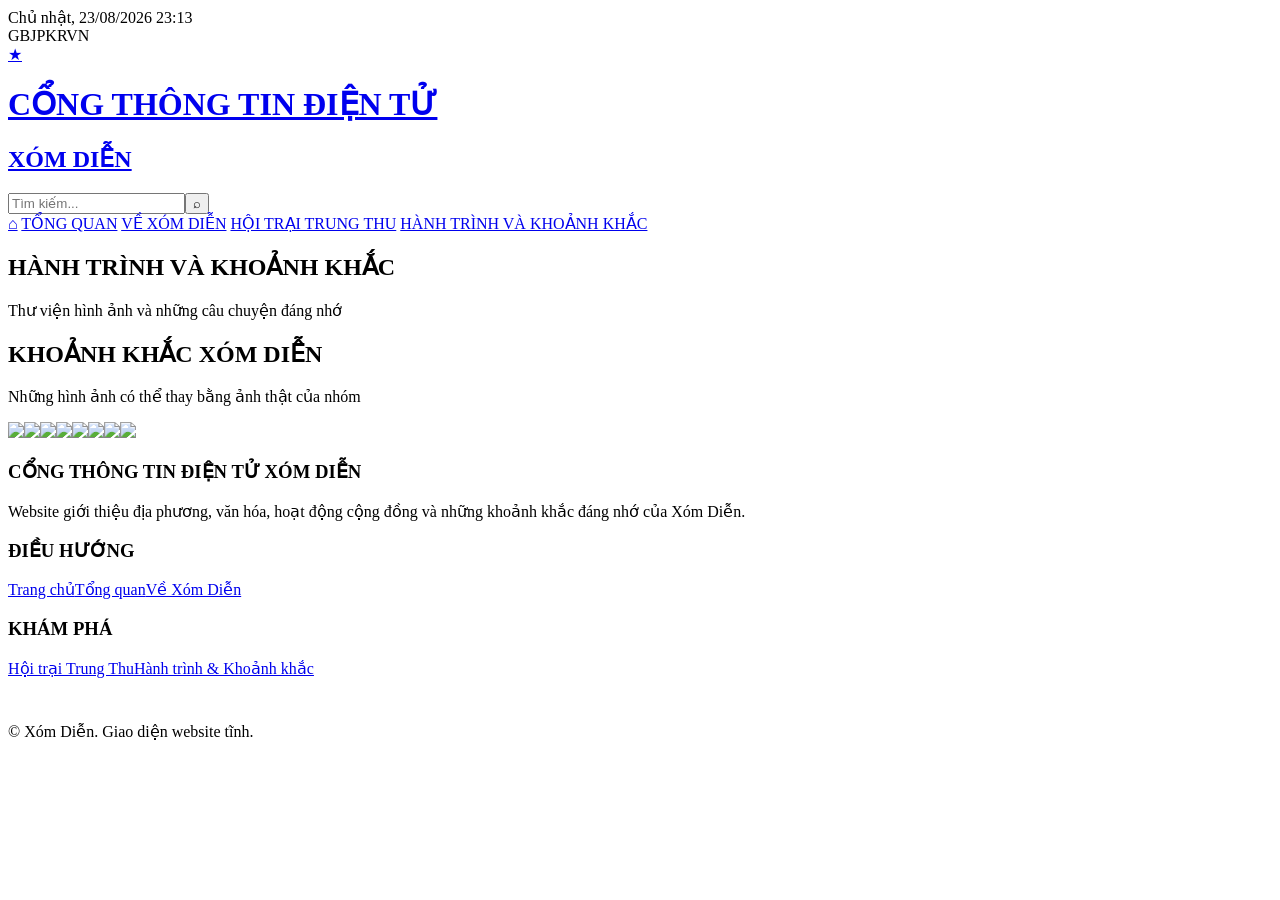
==== hanh-trinh-khoanh-khac.html @ bcd6b68e "Add files via upload" ====
<!DOCTYPE html><html lang="vi"><head><meta charset="UTF-8"><meta name="viewport" content="width=device-width,initial-scale=1.0"><title>Hành trình và khoảnh khắc - Xóm Diễn</title><link rel="stylesheet" href="css/style.css"></head><body>
<div class="topbar"><div class="container"><span>Chủ nhật, 23/08/2026 23:13</span><div class="lang"><span>GB</span><span>JP</span><span>KR</span><span>VN</span></div></div></div>

<header class="header">
  <div class="container header-inner">
    <a class="brand" href="index.html">
      <div class="logo">★</div>
      <div><h1>CỔNG THÔNG TIN ĐIỆN TỬ</h1><h2>XÓM DIỄN</h2></div>
    </a>
    <div class="search"><input placeholder="Tìm kiếm..."><button>⌕</button></div>
  </div>
</header>
<nav class="nav"><div class="container nav-inner">
  <a class="home " href="index.html">⌂</a>
  <a class="" href="tong-quan.html">TỔNG QUAN</a>
  <a class="" href="ve-xom-dien.html">VỀ XÓM DIỄN</a>
  <a class="" href="hoi-trai-trung-thu.html">HỘI TRẠI TRUNG THU</a>
  <a class="active" href="hanh-trinh-khoanh-khac.html">HÀNH TRÌNH VÀ KHOẢNH KHẮC</a>
</div></nav><main class="page">
<section class="page-head"><div class="container"><h1>HÀNH TRÌNH VÀ KHOẢNH KHẮC</h1><p>Thư viện hình ảnh và những câu chuyện đáng nhớ</p></div></section>
<section class="section"><div class="container"><div class="title"><h2>KHOẢNH KHẮC XÓM DIỄN</h2><p>Những hình ảnh có thể thay bằng ảnh thật của nhóm</p></div><div class="gallery"><img src="images/banner.svg"><img src="images/about.svg"><img src="images/trung-thu.svg"><img src="images/journey.svg"><img src="images/culture.svg"><img src="images/banner.svg"><img src="images/trung-thu.svg"><img src="images/about.svg"></div></div></section>
</main>
<footer><div class="container footer-grid"><div><h3>CỔNG THÔNG TIN ĐIỆN TỬ XÓM DIỄN</h3><p>Website giới thiệu địa phương, văn hóa, hoạt động cộng đồng và những khoảnh khắc đáng nhớ của Xóm Diễn.</p></div><div><h3>ĐIỀU HƯỚNG</h3><a href="index.html">Trang chủ</a><a href="tong-quan.html">Tổng quan</a><a href="ve-xom-dien.html">Về Xóm Diễn</a></div><div><h3>KHÁM PHÁ</h3><a href="hoi-trai-trung-thu.html">Hội trại Trung Thu</a><a href="hanh-trinh-khoanh-khac.html">Hành trình & Khoảnh khắc</a></div></div><div class="container" style="margin-top:25px;border-top:1px solid rgba(255,255,255,.2);padding-top:18px">© <span data-year></span> Xóm Diễn. Giao diện website tĩnh.</div></footer>
<script src="js/main.js"></script></body></html>
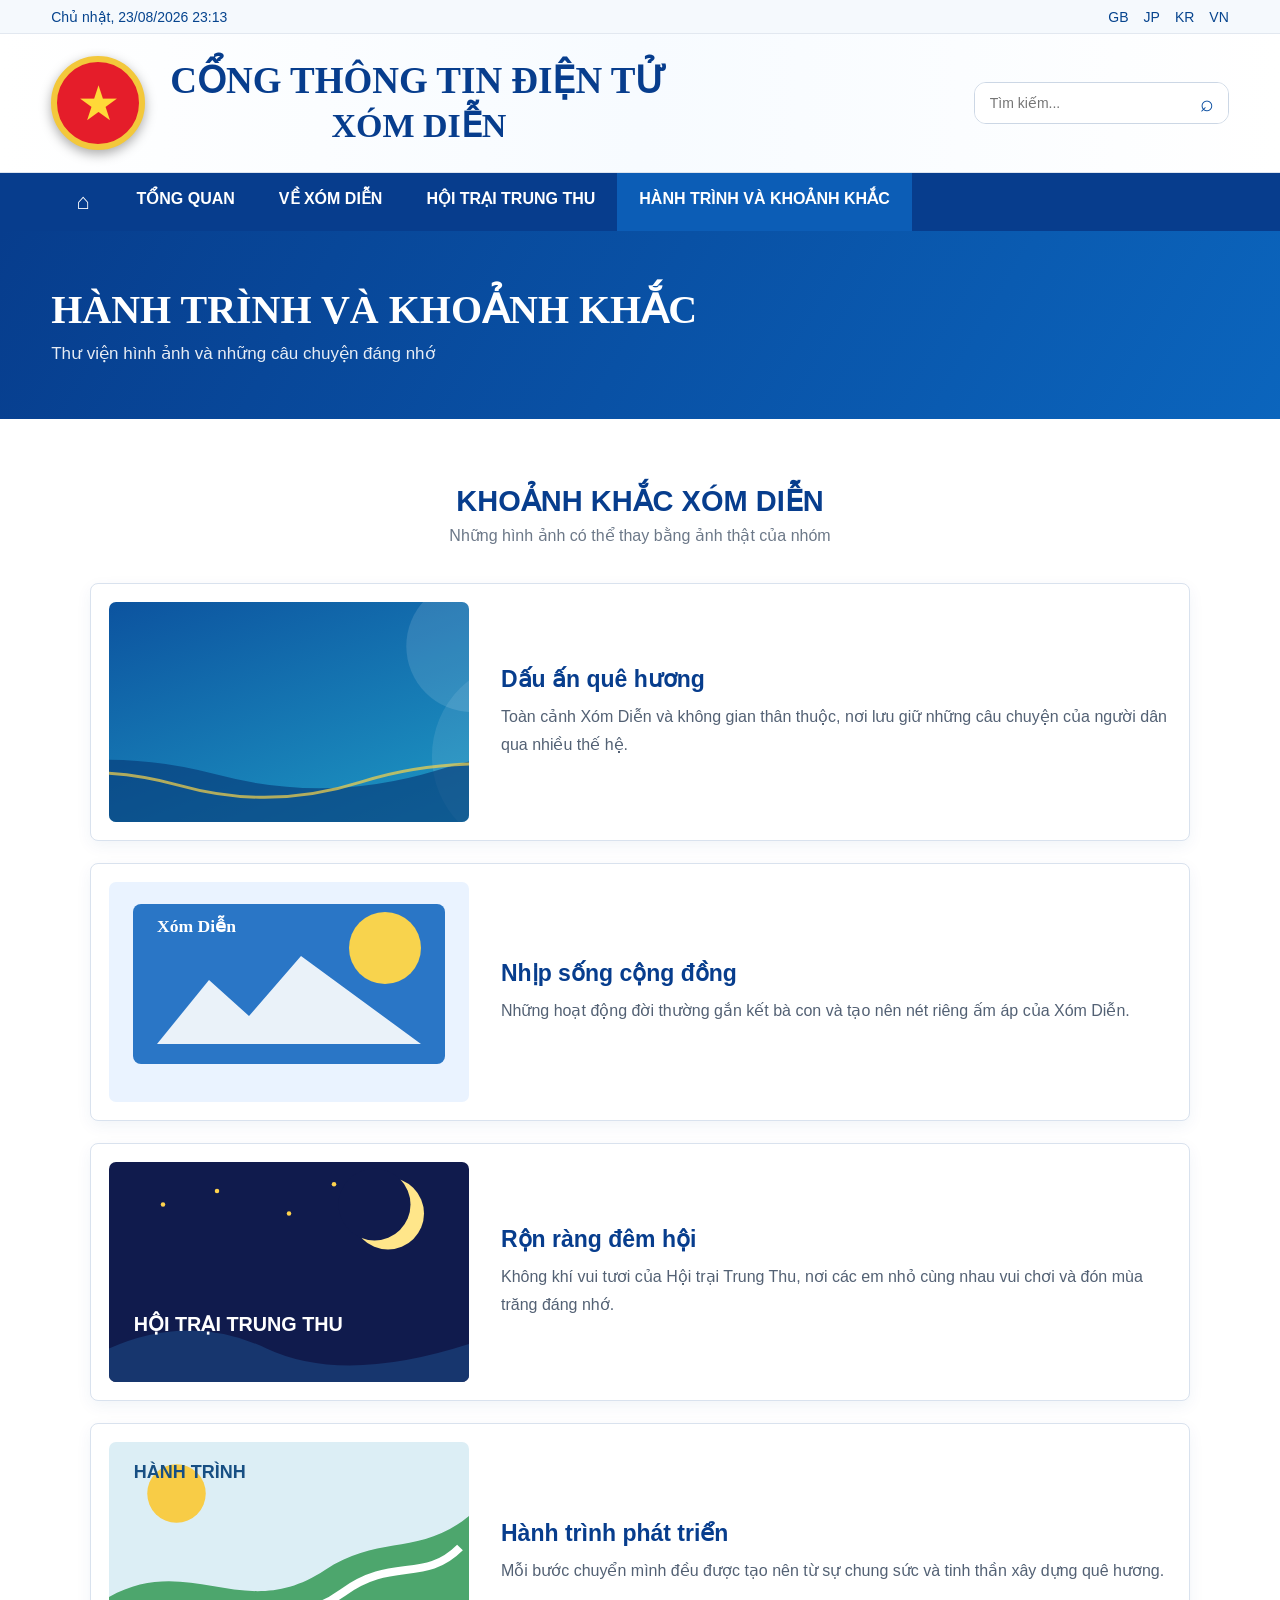
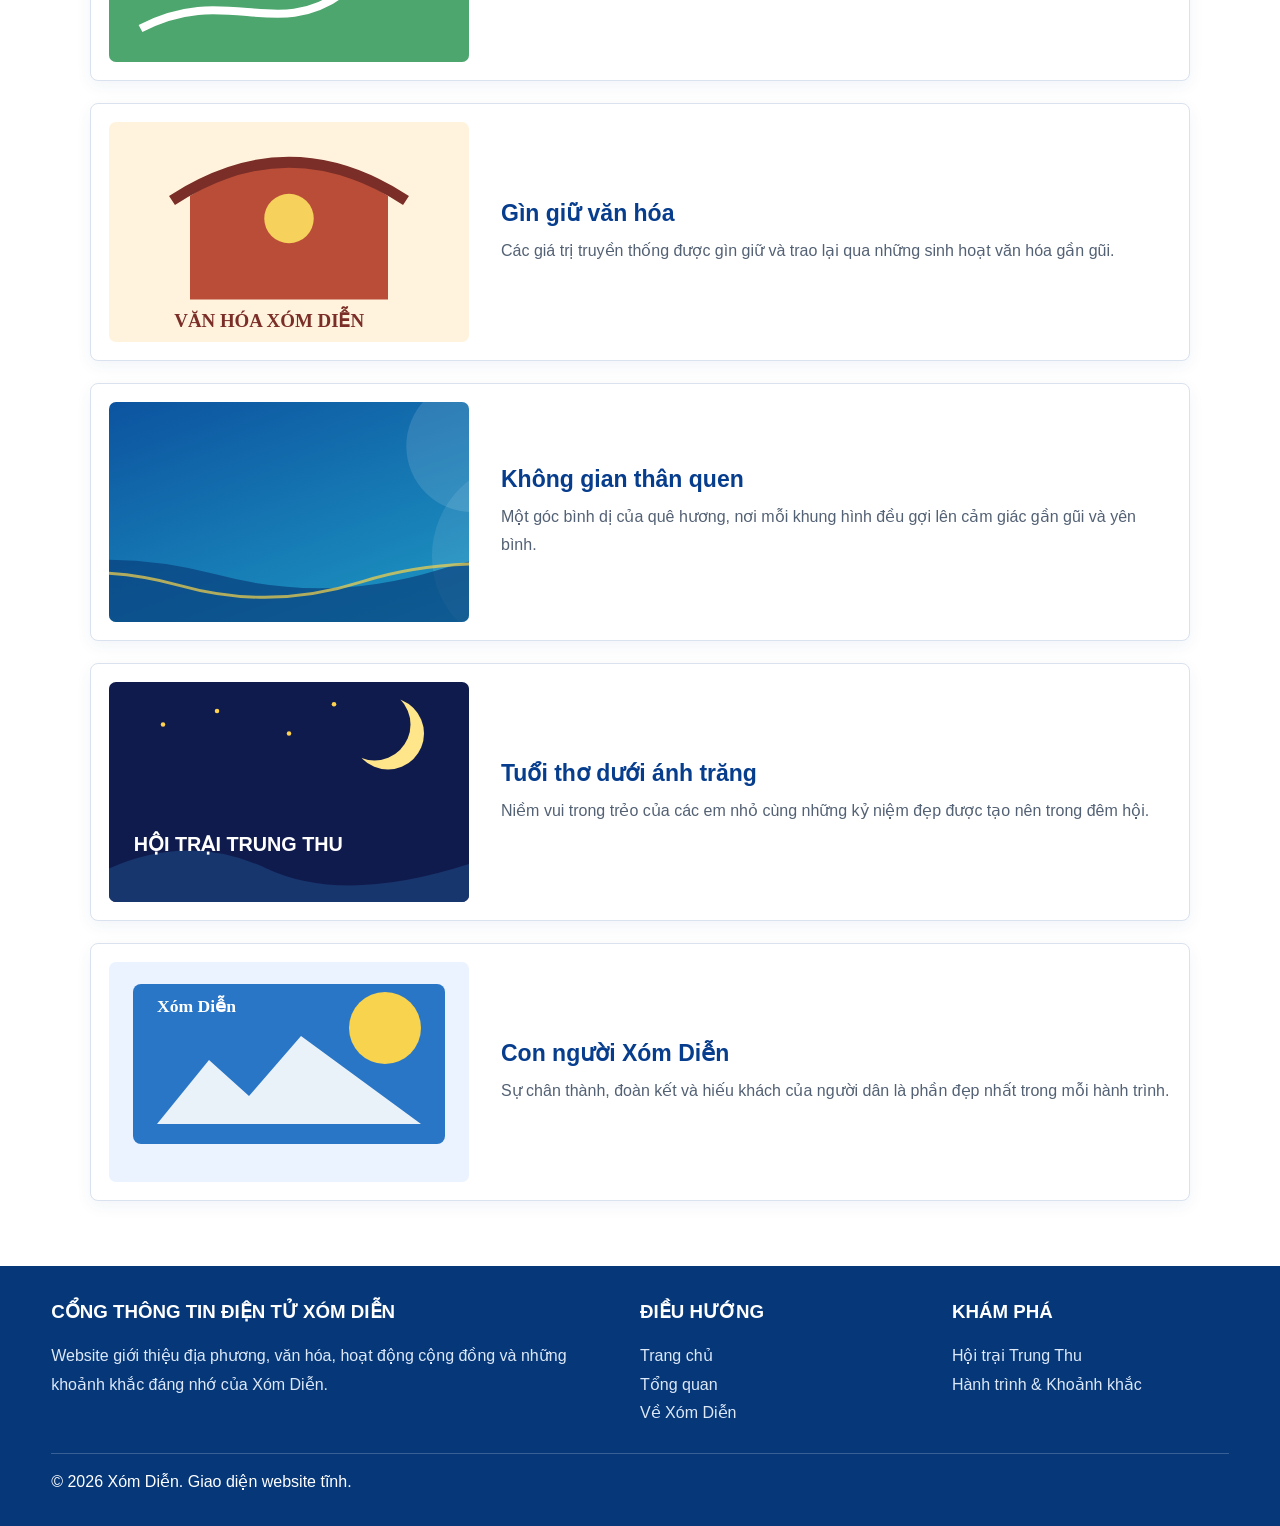
==== commit b93b15dc: "UPDATE" ====
--- a/hanh-trinh-khoanh-khac.html
+++ b/hanh-trinh-khoanh-khac.html
@@ -18,7 +18,16 @@
   <a class="active" href="hanh-trinh-khoanh-khac.html">HÀNH TRÌNH VÀ KHOẢNH KHẮC</a>
 </div></nav><main class="page">
 <section class="page-head"><div class="container"><h1>HÀNH TRÌNH VÀ KHOẢNH KHẮC</h1><p>Thư viện hình ảnh và những câu chuyện đáng nhớ</p></div></section>
-<section class="section"><div class="container"><div class="title"><h2>KHOẢNH KHẮC XÓM DIỄN</h2><p>Những hình ảnh có thể thay bằng ảnh thật của nhóm</p></div><div class="gallery"><img src="images/banner.svg"><img src="images/about.svg"><img src="images/trung-thu.svg"><img src="images/journey.svg"><img src="images/culture.svg"><img src="images/banner.svg"><img src="images/trung-thu.svg"><img src="images/about.svg"></div></div></section>
+<section class="section"><div class="container"><div class="title"><h2>KHOẢNH KHẮC XÓM DIỄN</h2><p>Những hình ảnh có thể thay bằng ảnh thật của nhóm</p></div><div class="gallery">
+  <article class="gallery-item"><img src="images/banner.svg" alt="Toàn cảnh Xóm Diễn"><div class="gallery-copy"><h3>Dấu ấn quê hương</h3><p>Toàn cảnh Xóm Diễn và không gian thân thuộc, nơi lưu giữ những câu chuyện của người dân qua nhiều thế hệ.</p></div></article>
+  <article class="gallery-item"><img src="images/about.svg" alt="Đời sống cộng đồng Xóm Diễn"><div class="gallery-copy"><h3>Nhịp sống cộng đồng</h3><p>Những hoạt động đời thường gắn kết bà con và tạo nên nét riêng ấm áp của Xóm Diễn.</p></div></article>
+  <article class="gallery-item"><img src="images/trung-thu.svg" alt="Hội trại Trung Thu"><div class="gallery-copy"><h3>Rộn ràng đêm hội</h3><p>Không khí vui tươi của Hội trại Trung Thu, nơi các em nhỏ cùng nhau vui chơi và đón mùa trăng đáng nhớ.</p></div></article>
+  <article class="gallery-item"><img src="images/journey.svg" alt="Hành trình của Xóm Diễn"><div class="gallery-copy"><h3>Hành trình phát triển</h3><p>Mỗi bước chuyển mình đều được tạo nên từ sự chung sức và tinh thần xây dựng quê hương.</p></div></article>
+  <article class="gallery-item"><img src="images/culture.svg" alt="Văn hóa Xóm Diễn"><div class="gallery-copy"><h3>Gìn giữ văn hóa</h3><p>Các giá trị truyền thống được gìn giữ và trao lại qua những sinh hoạt văn hóa gần gũi.</p></div></article>
+  <article class="gallery-item"><img src="images/banner.svg" alt="Không gian Xóm Diễn"><div class="gallery-copy"><h3>Không gian thân quen</h3><p>Một góc bình dị của quê hương, nơi mỗi khung hình đều gợi lên cảm giác gần gũi và yên bình.</p></div></article>
+  <article class="gallery-item"><img src="images/trung-thu.svg" alt="Niềm vui Trung Thu"><div class="gallery-copy"><h3>Tuổi thơ dưới ánh trăng</h3><p>Niềm vui trong trẻo của các em nhỏ cùng những kỷ niệm đẹp được tạo nên trong đêm hội.</p></div></article>
+  <article class="gallery-item"><img src="images/about.svg" alt="Con người Xóm Diễn"><div class="gallery-copy"><h3>Con người Xóm Diễn</h3><p>Sự chân thành, đoàn kết và hiếu khách của người dân là phần đẹp nhất trong mỗi hành trình.</p></div></article>
+</div></div></section>
 </main>
 <footer><div class="container footer-grid"><div><h3>CỔNG THÔNG TIN ĐIỆN TỬ XÓM DIỄN</h3><p>Website giới thiệu địa phương, văn hóa, hoạt động cộng đồng và những khoảnh khắc đáng nhớ của Xóm Diễn.</p></div><div><h3>ĐIỀU HƯỚNG</h3><a href="index.html">Trang chủ</a><a href="tong-quan.html">Tổng quan</a><a href="ve-xom-dien.html">Về Xóm Diễn</a></div><div><h3>KHÁM PHÁ</h3><a href="hoi-trai-trung-thu.html">Hội trại Trung Thu</a><a href="hanh-trinh-khoanh-khac.html">Hành trình & Khoảnh khắc</a></div></div><div class="container" style="margin-top:25px;border-top:1px solid rgba(255,255,255,.2);padding-top:18px">© <span data-year></span> Xóm Diễn. Giao diện website tĩnh.</div></footer>
 <script src="js/main.js"></script></body></html>
--- a/css/style.css
+++ b/css/style.css
@@ -0,0 +1,37 @@
+
+*{box-sizing:border-box}
+:root{--blue:#073d8d;--blue2:#0b5db6;--gold:#f3c83b;--bg:#f6f9fd;--text:#182337;--line:#d9e2ee}
+html{scroll-behavior:smooth}
+body{margin:0;font-family:Arial,Helvetica,sans-serif;color:var(--text);background:#fff}
+a{text-decoration:none;color:inherit}
+.container{width:min(1380px,92%);margin:auto}
+.topbar{height:34px;background:#f5f9fd;border-bottom:1px solid #e2e8f0;color:#06448e;font-size:14px}
+.topbar .container{height:100%;display:flex;justify-content:space-between;align-items:center}
+.lang{display:flex;gap:15px}
+.header{background:linear-gradient(90deg,#fff,#f7fbff,#fff);border-bottom:1px solid #dce4ef}
+.header-inner{min-height:138px;display:flex;align-items:center;justify-content:space-between;gap:30px}
+.brand{display:flex;align-items:center;gap:25px}
+.logo{width:94px;height:94px;border-radius:50%;background:#e51d2a;border:6px solid var(--gold);display:grid;place-items:center;box-shadow:0 4px 12px #aaa;color:#ffd938;font-size:48px}
+.brand h1,.brand h2{font-family:Georgia,serif;color:#073d8d;margin:0;text-align:center;line-height:1.05}
+.brand h1{font-size:37px}.brand h2{font-size:34px;margin-top:7px}
+.search{display:flex;width:255px;height:42px;border:1px solid #ccd7e5;border-radius:12px;overflow:hidden;background:#fff}
+.search input{width:100%;border:0;outline:0;padding:0 15px;font-size:14px}.search button{border:0;background:#fff;color:#064b9f;font-size:23px;padding:0 14px}
+.nav{background:var(--blue);color:#fff}.nav-inner{display:flex;align-items:stretch;overflow-x:auto}
+.nav a{padding:16px 22px;font-weight:700;font-size:16px;white-space:nowrap}
+.nav a:hover,.nav a.active{background:#0c5db6}.home{font-size:22px!important;padding-left:25px!important;padding-right:25px!important}
+.page{min-height:600px}
+.hero{position:relative;margin-top:14px;height:460px;overflow:hidden;border-radius:7px}
+.hero img{width:100%;height:100%;object-fit:cover}
+.hero-overlay{position:absolute;inset:0;background:linear-gradient(90deg,rgba(0,0,0,.55),rgba(0,0,0,.08));display:flex;align-items:center;padding-left:8%;color:#fff}
+.hero-copy{max-width:700px}.hero-copy h1{font-family:Georgia,serif;font-size:60px;margin:0 0 10px}.hero-copy p{font-size:22px;line-height:1.5}.btn{display:inline-block;padding:12px 22px;border-radius:5px;background:var(--blue2);color:#fff;font-weight:700;margin-top:12px}.btn:hover{background:#0871d0}
+.section{padding:65px 0}.section.alt{background:var(--bg)}
+.title{text-align:center;margin-bottom:38px}.title h2{color:var(--blue);font-size:29px;margin:0 0 8px}.title p{color:#6c7888;margin:0}
+.about-grid{display:grid;grid-template-columns:1fr 1fr;gap:48px;align-items:center}.about-grid img{width:100%;border-radius:8px}.about-text h3{font-size:26px;color:var(--blue);margin-top:0}.about-text p{line-height:1.8;color:#536174}
+.cards{display:grid;grid-template-columns:repeat(3,1fr);gap:22px}.card{background:#fff;border:1px solid var(--line);border-radius:8px;overflow:hidden;transition:.25s}.card:hover{transform:translateY(-6px);box-shadow:0 10px 25px rgba(0,0,0,.09)}.card img{width:100%;height:215px;object-fit:cover}.card-body{padding:18px}.card h3{margin:0 0 8px;color:var(--blue);font-size:20px}.card p{color:#657286;line-height:1.6;margin:0}
+.gallery{display:grid;gap:22px;max-width:1100px;margin:0 auto}.gallery-item{display:grid;grid-template-columns:minmax(280px,360px) 1fr;align-items:center;gap:32px;padding:18px;background:#fff;border:1px solid var(--line);border-radius:8px;box-shadow:0 5px 16px rgba(7,61,141,.06)}.gallery-item img{width:100%;height:220px;object-fit:cover;border-radius:7px;transition:.25s}.gallery-item:hover img{transform:scale(1.03)}.gallery-copy h3{margin:0 0 10px;color:var(--blue);font-size:23px}.gallery-copy p{margin:0;color:#536174;line-height:1.75;font-size:16px}
+.page-head{background:linear-gradient(120deg,#073d8d,#0b65bd);color:#fff;padding:55px 0}.page-head h1{font-family:Georgia,serif;font-size:40px;margin:0 0 10px}.page-head p{margin:0;opacity:.9;font-size:17px}
+.article{padding:45px 0;max-width:1000px;margin:auto}.article h2{color:var(--blue);font-size:28px}.article p{font-size:17px;line-height:1.85;color:#4f5d70}.article img{width:100%;border-radius:8px;margin:20px 0}
+.timeline{display:grid;gap:18px}.event{display:grid;grid-template-columns:150px 1fr;border:1px solid var(--line);border-radius:7px;overflow:hidden}.event-date{background:var(--blue);color:#fff;padding:22px;font-weight:bold}.event-body{padding:20px}.event-body h3{margin:0 0 8px;color:var(--blue)}
+footer{background:#063879;color:#fff;padding:35px 0;margin-top:0}.footer-grid{display:grid;grid-template-columns:2fr 1fr 1fr;gap:35px}.footer-grid h3{margin-top:0}.footer-grid p,.footer-grid a{color:#dce8f7;line-height:1.8;display:block}
+@media(max-width:900px){.header-inner{flex-direction:column;padding:18px 0}.brand h1{font-size:25px}.brand h2{font-size:25px}.logo{width:75px;height:75px;font-size:36px}.search{width:100%}.hero{height:360px}.hero-copy h1{font-size:42px}.cards{grid-template-columns:1fr 1fr}.about-grid{grid-template-columns:1fr}.footer-grid{grid-template-columns:1fr 1fr}}
+@media(max-width:560px){.brand{gap:12px}.brand h1,.brand h2{text-align:left}.hero{height:320px}.hero-copy{padding-right:20px}.hero-copy h1{font-size:34px}.hero-copy p{font-size:17px}.cards,.footer-grid{grid-template-columns:1fr}.gallery-item{grid-template-columns:1fr;gap:18px;padding:14px}.gallery-item img{height:auto;aspect-ratio:16/9}.gallery-copy h3{font-size:20px}.event{grid-template-columns:1fr}}
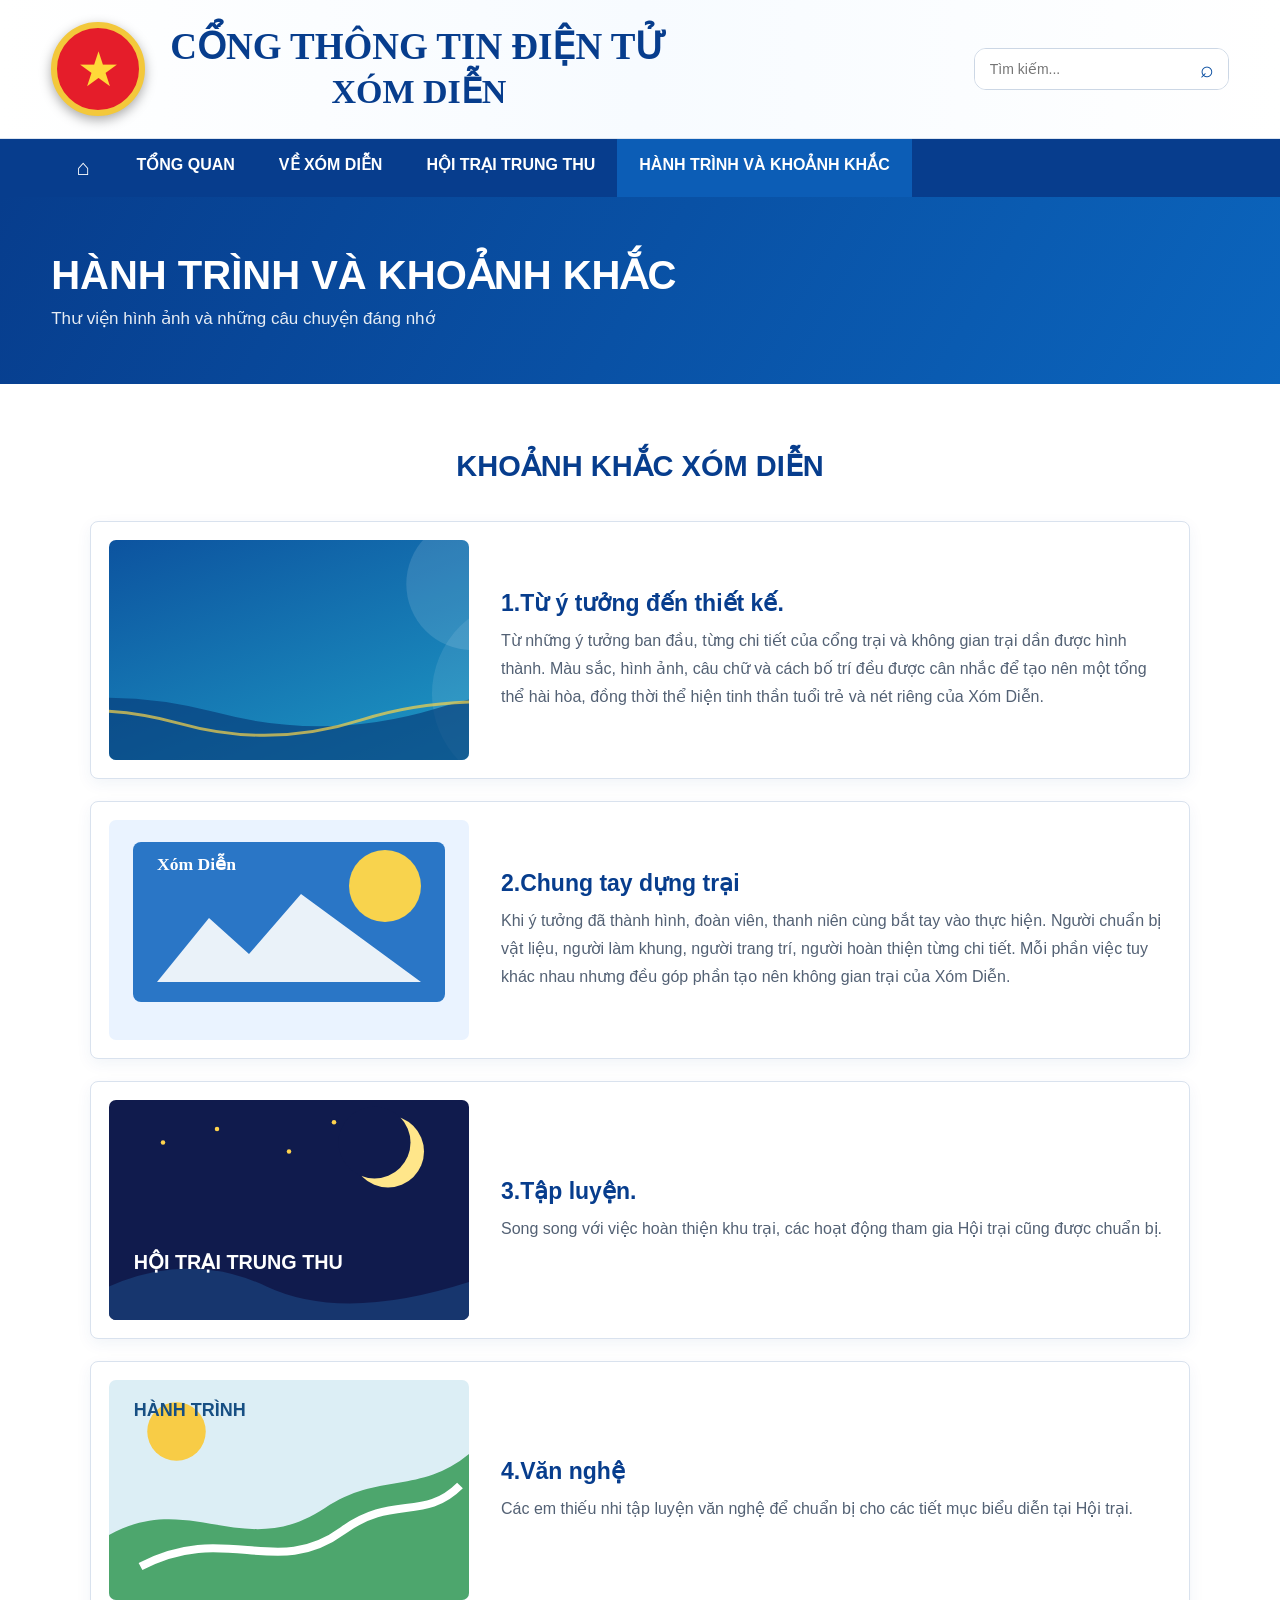
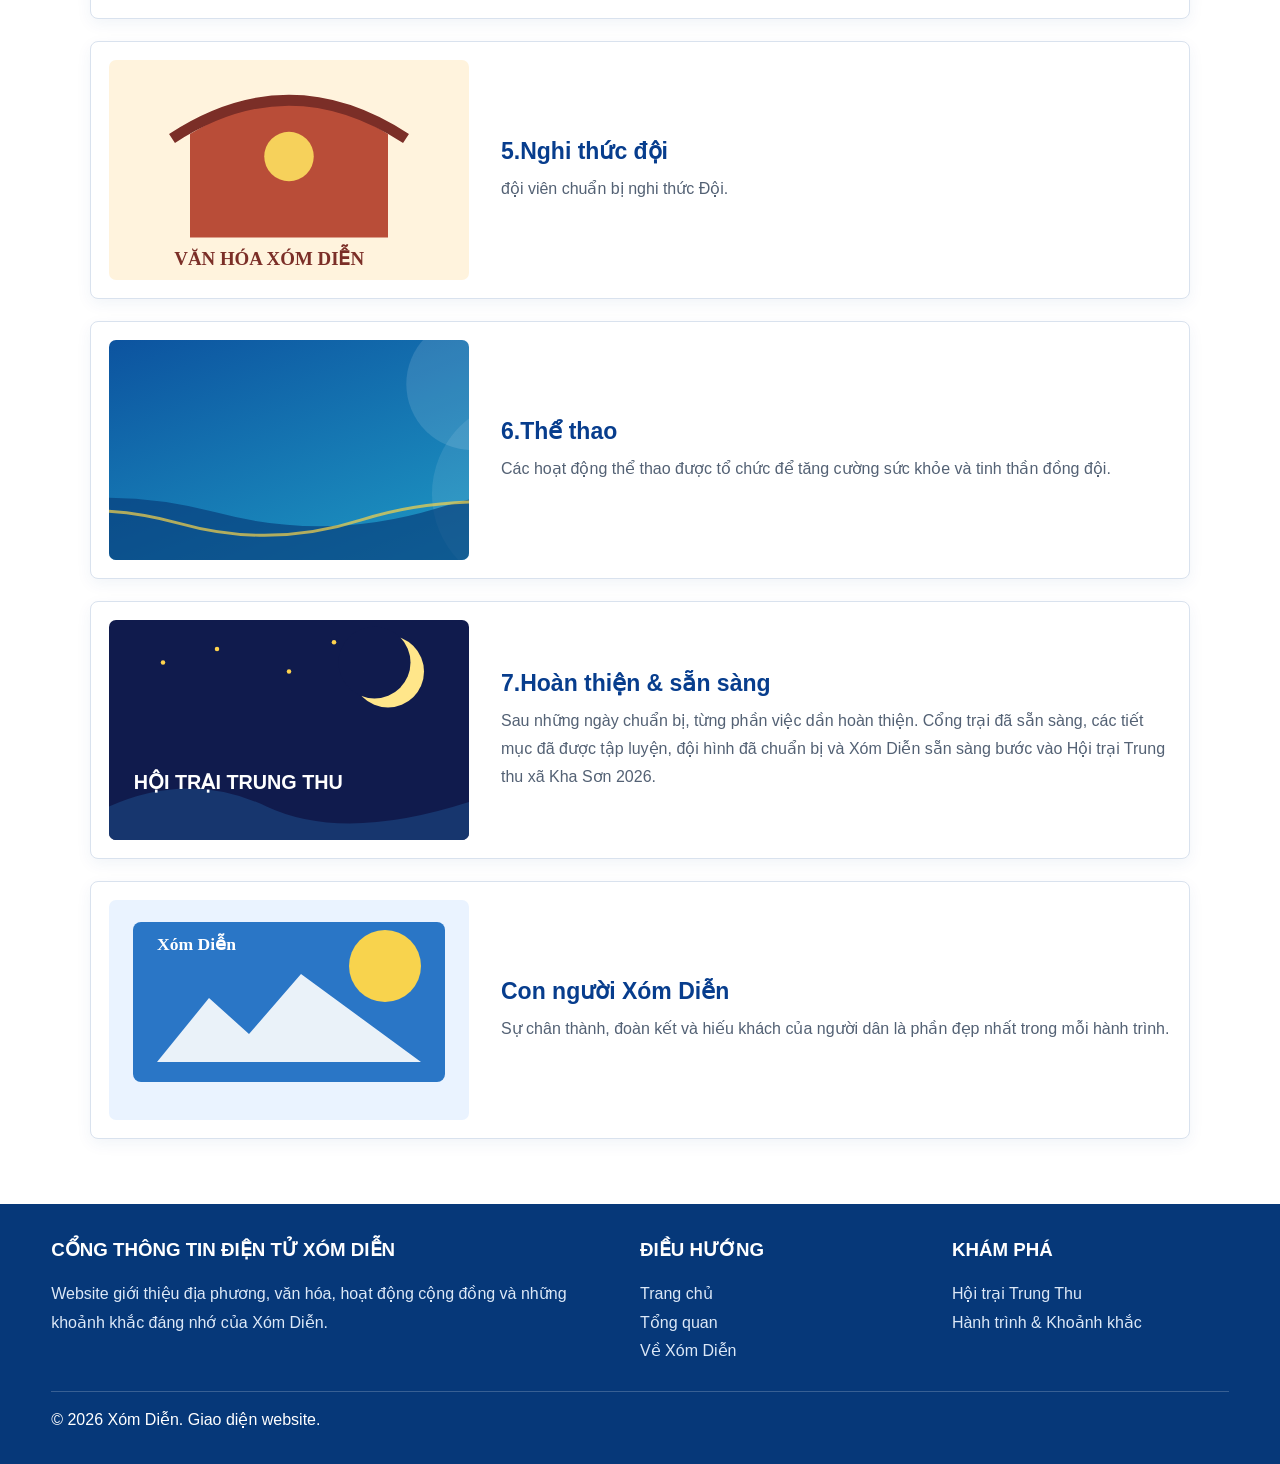
==== commit c5ac49be: "update" ====
--- a/hanh-trinh-khoanh-khac.html
+++ b/hanh-trinh-khoanh-khac.html
@@ -1,5 +1,4 @@
 <!DOCTYPE html><html lang="vi"><head><meta charset="UTF-8"><meta name="viewport" content="width=device-width,initial-scale=1.0"><title>Hành trình và khoảnh khắc - Xóm Diễn</title><link rel="stylesheet" href="css/style.css"></head><body>
-<div class="topbar"><div class="container"><span>Chủ nhật, 23/08/2026 23:13</span><div class="lang"><span>GB</span><span>JP</span><span>KR</span><span>VN</span></div></div></div>
 
 <header class="header">
   <div class="container header-inner">
@@ -18,16 +17,16 @@
   <a class="active" href="hanh-trinh-khoanh-khac.html">HÀNH TRÌNH VÀ KHOẢNH KHẮC</a>
 </div></nav><main class="page">
 <section class="page-head"><div class="container"><h1>HÀNH TRÌNH VÀ KHOẢNH KHẮC</h1><p>Thư viện hình ảnh và những câu chuyện đáng nhớ</p></div></section>
-<section class="section"><div class="container"><div class="title"><h2>KHOẢNH KHẮC XÓM DIỄN</h2><p>Những hình ảnh có thể thay bằng ảnh thật của nhóm</p></div><div class="gallery">
-  <article class="gallery-item"><img src="images/banner.svg" alt="Toàn cảnh Xóm Diễn"><div class="gallery-copy"><h3>Dấu ấn quê hương</h3><p>Toàn cảnh Xóm Diễn và không gian thân thuộc, nơi lưu giữ những câu chuyện của người dân qua nhiều thế hệ.</p></div></article>
-  <article class="gallery-item"><img src="images/about.svg" alt="Đời sống cộng đồng Xóm Diễn"><div class="gallery-copy"><h3>Nhịp sống cộng đồng</h3><p>Những hoạt động đời thường gắn kết bà con và tạo nên nét riêng ấm áp của Xóm Diễn.</p></div></article>
-  <article class="gallery-item"><img src="images/trung-thu.svg" alt="Hội trại Trung Thu"><div class="gallery-copy"><h3>Rộn ràng đêm hội</h3><p>Không khí vui tươi của Hội trại Trung Thu, nơi các em nhỏ cùng nhau vui chơi và đón mùa trăng đáng nhớ.</p></div></article>
-  <article class="gallery-item"><img src="images/journey.svg" alt="Hành trình của Xóm Diễn"><div class="gallery-copy"><h3>Hành trình phát triển</h3><p>Mỗi bước chuyển mình đều được tạo nên từ sự chung sức và tinh thần xây dựng quê hương.</p></div></article>
-  <article class="gallery-item"><img src="images/culture.svg" alt="Văn hóa Xóm Diễn"><div class="gallery-copy"><h3>Gìn giữ văn hóa</h3><p>Các giá trị truyền thống được gìn giữ và trao lại qua những sinh hoạt văn hóa gần gũi.</p></div></article>
-  <article class="gallery-item"><img src="images/banner.svg" alt="Không gian Xóm Diễn"><div class="gallery-copy"><h3>Không gian thân quen</h3><p>Một góc bình dị của quê hương, nơi mỗi khung hình đều gợi lên cảm giác gần gũi và yên bình.</p></div></article>
-  <article class="gallery-item"><img src="images/trung-thu.svg" alt="Niềm vui Trung Thu"><div class="gallery-copy"><h3>Tuổi thơ dưới ánh trăng</h3><p>Niềm vui trong trẻo của các em nhỏ cùng những kỷ niệm đẹp được tạo nên trong đêm hội.</p></div></article>
+<section class="section"><div class="container"><div class="title"><h2>KHOẢNH KHẮC XÓM DIỄN</h2></div><div class="gallery">
+  <article class="gallery-item"><img src="images/banner.svg" alt="Toàn cảnh Xóm Diễn"><div class="gallery-copy"><h3>1.Từ ý tưởng đến thiết kế.</h3><p>Từ những ý tưởng ban đầu, từng chi tiết của cổng trại và không gian trại dần được hình thành. Màu sắc, hình ảnh, câu chữ và cách bố trí đều được cân nhắc để tạo nên một tổng thể hài hòa, đồng thời thể hiện tinh thần tuổi trẻ và nét riêng của Xóm Diễn.</p></div></article>
+  <article class="gallery-item"><img src="images/about.svg" alt="Đời sống cộng đồng Xóm Diễn"><div class="gallery-copy"><h3>2.Chung tay dựng trại</h3><p>Khi ý tưởng đã thành hình, đoàn viên, thanh niên cùng bắt tay vào thực hiện. Người chuẩn bị vật liệu, người làm khung, người trang trí, người hoàn thiện từng chi tiết. Mỗi phần việc tuy khác nhau nhưng đều góp phần tạo nên không gian trại của Xóm Diễn.</p></div></article>
+  <article class="gallery-item"><img src="images/trung-thu.svg" alt="Hội trại Trung Thu"><div class="gallery-copy"><h3>3.Tập luyện.</h3><p>Song song với việc hoàn thiện khu trại, các hoạt động tham gia Hội trại cũng được chuẩn bị.</p></div></article>
+  <article class="gallery-item"><img src="images/journey.svg" alt="Hành trình của Xóm Diễn"><div class="gallery-copy"><h3>4.Văn nghệ</h3><p>Các em thiếu nhi tập luyện văn nghệ để chuẩn bị cho các tiết mục biểu diễn tại Hội trại.</p></div></article>
+  <article class="gallery-item"><img src="images/culture.svg" alt="Văn hóa Xóm Diễn"><div class="gallery-copy"><h3>5.Nghi thức đội</h3><p>đội viên chuẩn bị nghi thức Đội.</p></div></article>
+  <article class="gallery-item"><img src="images/banner.svg" alt="Không gian Xóm Diễn"><div class="gallery-copy"><h3>6.Thể thao</h3><p>Các hoạt động thể thao được tổ chức để tăng cường sức khỏe và tinh thần đồng đội.</p></div></article>
+  <article class="gallery-item"><img src="images/trung-thu.svg" alt="Niềm vui Trung Thu"><div class="gallery-copy"><h3>7.Hoàn thiện & sẵn sàng</h3><p>Sau những ngày chuẩn bị, từng phần việc dần hoàn thiện. Cổng trại đã sẵn sàng, các tiết mục đã được tập luyện, đội hình đã chuẩn bị và Xóm Diễn sẵn sàng bước vào Hội trại Trung thu xã Kha Sơn 2026.</p></div></article>
   <article class="gallery-item"><img src="images/about.svg" alt="Con người Xóm Diễn"><div class="gallery-copy"><h3>Con người Xóm Diễn</h3><p>Sự chân thành, đoàn kết và hiếu khách của người dân là phần đẹp nhất trong mỗi hành trình.</p></div></article>
 </div></div></section>
 </main>
-<footer><div class="container footer-grid"><div><h3>CỔNG THÔNG TIN ĐIỆN TỬ XÓM DIỄN</h3><p>Website giới thiệu địa phương, văn hóa, hoạt động cộng đồng và những khoảnh khắc đáng nhớ của Xóm Diễn.</p></div><div><h3>ĐIỀU HƯỚNG</h3><a href="index.html">Trang chủ</a><a href="tong-quan.html">Tổng quan</a><a href="ve-xom-dien.html">Về Xóm Diễn</a></div><div><h3>KHÁM PHÁ</h3><a href="hoi-trai-trung-thu.html">Hội trại Trung Thu</a><a href="hanh-trinh-khoanh-khac.html">Hành trình & Khoảnh khắc</a></div></div><div class="container" style="margin-top:25px;border-top:1px solid rgba(255,255,255,.2);padding-top:18px">© <span data-year></span> Xóm Diễn. Giao diện website tĩnh.</div></footer>
+<footer><div class="container footer-grid"><div><h3>CỔNG THÔNG TIN ĐIỆN TỬ XÓM DIỄN</h3><p>Website giới thiệu địa phương, văn hóa, hoạt động cộng đồng và những khoảnh khắc đáng nhớ của Xóm Diễn.</p></div><div><h3>ĐIỀU HƯỚNG</h3><a href="index.html">Trang chủ</a><a href="tong-quan.html">Tổng quan</a><a href="ve-xom-dien.html">Về Xóm Diễn</a></div><div><h3>KHÁM PHÁ</h3><a href="hoi-trai-trung-thu.html">Hội trại Trung Thu</a><a href="hanh-trinh-khoanh-khac.html">Hành trình & Khoảnh khắc</a></div></div><div class="container" style="margin-top:25px;border-top:1px solid rgba(255,255,255,.2);padding-top:18px">© <span data-year></span> Xóm Diễn. Giao diện website.</div></footer>
 <script src="js/main.js"></script></body></html>
--- a/css/style.css
+++ b/css/style.css
@@ -25,11 +25,11 @@
 .hero-overlay{position:absolute;inset:0;background:linear-gradient(90deg,rgba(0,0,0,.55),rgba(0,0,0,.08));display:flex;align-items:center;padding-left:8%;color:#fff}
 .hero-copy{max-width:700px}.hero-copy h1{font-family:Georgia,serif;font-size:60px;margin:0 0 10px}.hero-copy p{font-size:22px;line-height:1.5}.btn{display:inline-block;padding:12px 22px;border-radius:5px;background:var(--blue2);color:#fff;font-weight:700;margin-top:12px}.btn:hover{background:#0871d0}
 .section{padding:65px 0}.section.alt{background:var(--bg)}
-.title{text-align:center;margin-bottom:38px}.title h2{color:var(--blue);font-size:29px;margin:0 0 8px}.title p{color:#6c7888;margin:0}
+.title{text-align:center;margin-bottom:38px}.title h2{font-family:Arial,Helvetica,sans-serif;color:var(--blue);font-size:29px;margin:0 0 8px}.title p{color:#6c7888;margin:0}
 .about-grid{display:grid;grid-template-columns:1fr 1fr;gap:48px;align-items:center}.about-grid img{width:100%;border-radius:8px}.about-text h3{font-size:26px;color:var(--blue);margin-top:0}.about-text p{line-height:1.8;color:#536174}
 .cards{display:grid;grid-template-columns:repeat(3,1fr);gap:22px}.card{background:#fff;border:1px solid var(--line);border-radius:8px;overflow:hidden;transition:.25s}.card:hover{transform:translateY(-6px);box-shadow:0 10px 25px rgba(0,0,0,.09)}.card img{width:100%;height:215px;object-fit:cover}.card-body{padding:18px}.card h3{margin:0 0 8px;color:var(--blue);font-size:20px}.card p{color:#657286;line-height:1.6;margin:0}
 .gallery{display:grid;gap:22px;max-width:1100px;margin:0 auto}.gallery-item{display:grid;grid-template-columns:minmax(280px,360px) 1fr;align-items:center;gap:32px;padding:18px;background:#fff;border:1px solid var(--line);border-radius:8px;box-shadow:0 5px 16px rgba(7,61,141,.06)}.gallery-item img{width:100%;height:220px;object-fit:cover;border-radius:7px;transition:.25s}.gallery-item:hover img{transform:scale(1.03)}.gallery-copy h3{margin:0 0 10px;color:var(--blue);font-size:23px}.gallery-copy p{margin:0;color:#536174;line-height:1.75;font-size:16px}
-.page-head{background:linear-gradient(120deg,#073d8d,#0b65bd);color:#fff;padding:55px 0}.page-head h1{font-family:Georgia,serif;font-size:40px;margin:0 0 10px}.page-head p{margin:0;opacity:.9;font-size:17px}
+.page-head{background:linear-gradient(120deg,#073d8d,#0b65bd);color:#fff;padding:55px 0}.page-head h1{font-family:Arial,Helvetica,sans-serif;font-size:40px;margin:0 0 10px}.page-head p{margin:0;opacity:.9;font-size:17px}
 .article{padding:45px 0;max-width:1000px;margin:auto}.article h2{color:var(--blue);font-size:28px}.article p{font-size:17px;line-height:1.85;color:#4f5d70}.article img{width:100%;border-radius:8px;margin:20px 0}
 .timeline{display:grid;gap:18px}.event{display:grid;grid-template-columns:150px 1fr;border:1px solid var(--line);border-radius:7px;overflow:hidden}.event-date{background:var(--blue);color:#fff;padding:22px;font-weight:bold}.event-body{padding:20px}.event-body h3{margin:0 0 8px;color:var(--blue)}
 footer{background:#063879;color:#fff;padding:35px 0;margin-top:0}.footer-grid{display:grid;grid-template-columns:2fr 1fr 1fr;gap:35px}.footer-grid h3{margin-top:0}.footer-grid p,.footer-grid a{color:#dce8f7;line-height:1.8;display:block}
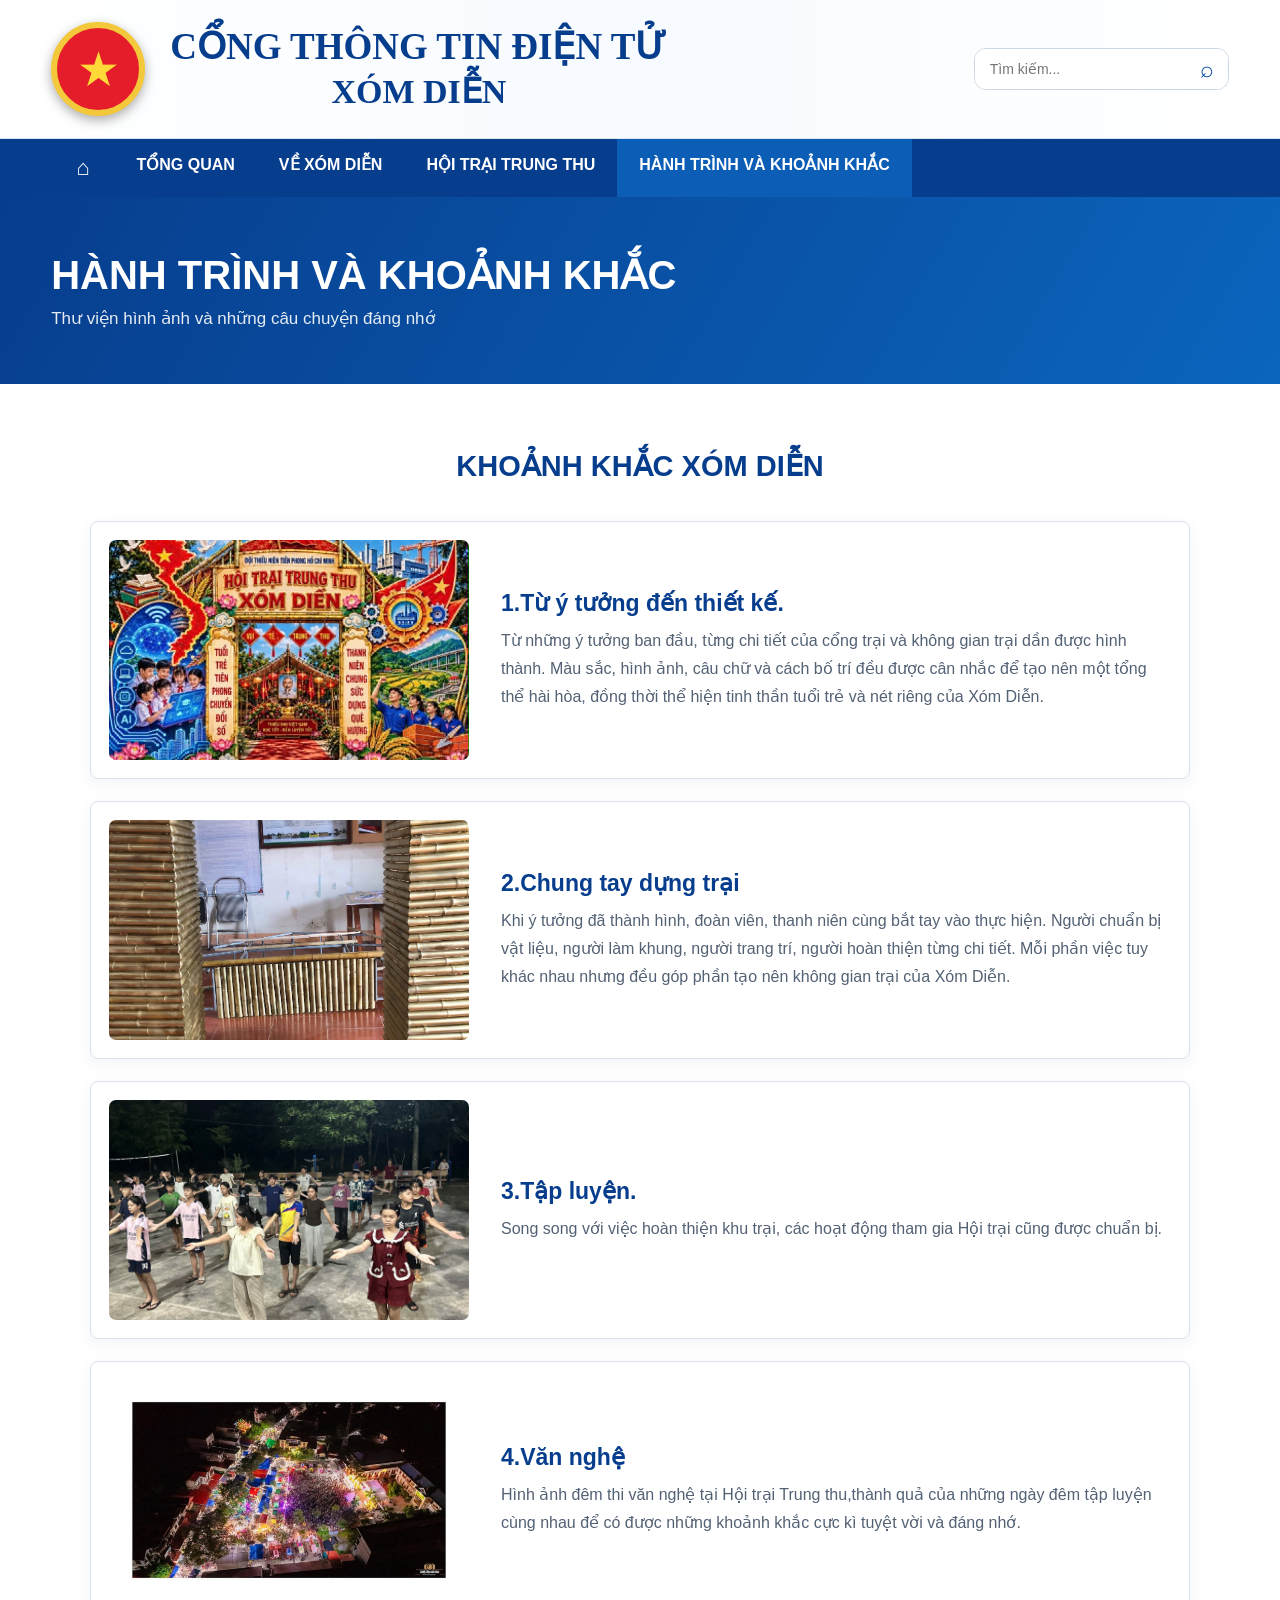
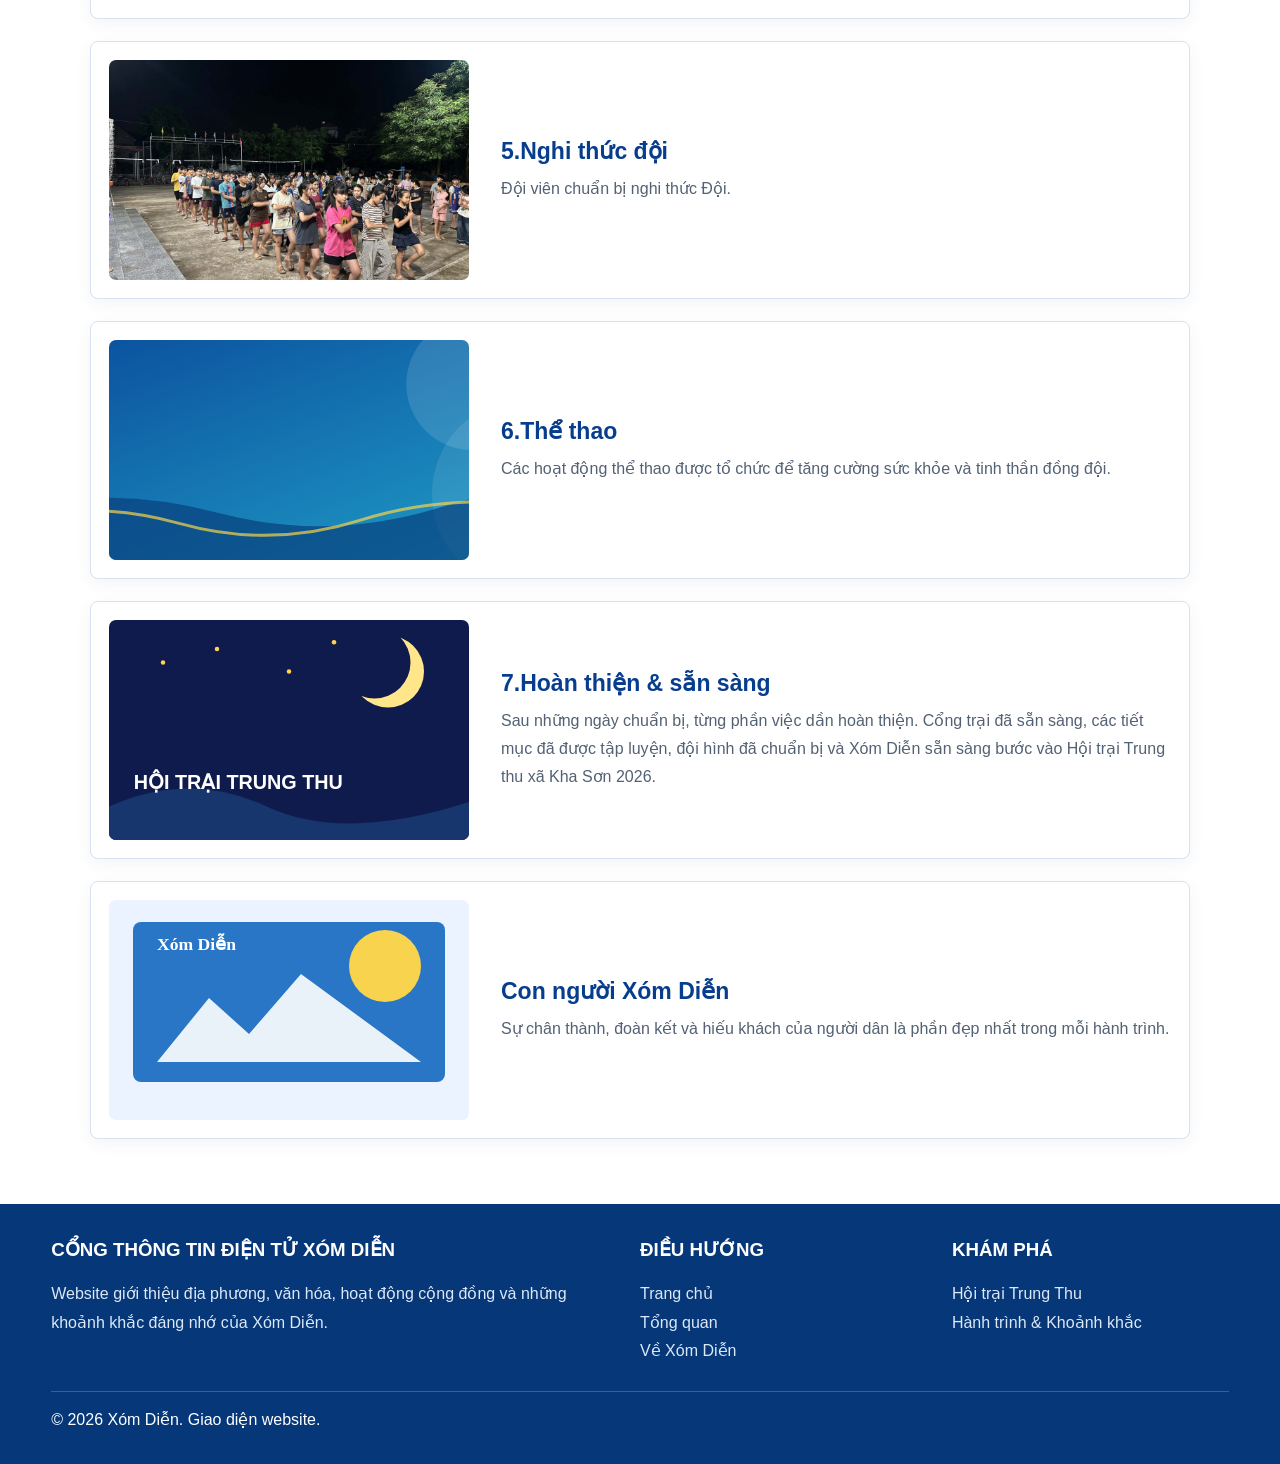
==== commit cda2988d: "update" ====
--- a/hanh-trinh-khoanh-khac.html
+++ b/hanh-trinh-khoanh-khac.html
@@ -18,11 +18,11 @@
 </div></nav><main class="page">
 <section class="page-head"><div class="container"><h1>HÀNH TRÌNH VÀ KHOẢNH KHẮC</h1><p>Thư viện hình ảnh và những câu chuyện đáng nhớ</p></div></section>
 <section class="section"><div class="container"><div class="title"><h2>KHOẢNH KHẮC XÓM DIỄN</h2></div><div class="gallery">
-  <article class="gallery-item"><img src="images/banner.svg" alt="Toàn cảnh Xóm Diễn"><div class="gallery-copy"><h3>1.Từ ý tưởng đến thiết kế.</h3><p>Từ những ý tưởng ban đầu, từng chi tiết của cổng trại và không gian trại dần được hình thành. Màu sắc, hình ảnh, câu chữ và cách bố trí đều được cân nhắc để tạo nên một tổng thể hài hòa, đồng thời thể hiện tinh thần tuổi trẻ và nét riêng của Xóm Diễn.</p></div></article>
-  <article class="gallery-item"><img src="images/about.svg" alt="Đời sống cộng đồng Xóm Diễn"><div class="gallery-copy"><h3>2.Chung tay dựng trại</h3><p>Khi ý tưởng đã thành hình, đoàn viên, thanh niên cùng bắt tay vào thực hiện. Người chuẩn bị vật liệu, người làm khung, người trang trí, người hoàn thiện từng chi tiết. Mỗi phần việc tuy khác nhau nhưng đều góp phần tạo nên không gian trại của Xóm Diễn.</p></div></article>
-  <article class="gallery-item"><img src="images/trung-thu.svg" alt="Hội trại Trung Thu"><div class="gallery-copy"><h3>3.Tập luyện.</h3><p>Song song với việc hoàn thiện khu trại, các hoạt động tham gia Hội trại cũng được chuẩn bị.</p></div></article>
-  <article class="gallery-item"><img src="images/journey.svg" alt="Hành trình của Xóm Diễn"><div class="gallery-copy"><h3>4.Văn nghệ</h3><p>Các em thiếu nhi tập luyện văn nghệ để chuẩn bị cho các tiết mục biểu diễn tại Hội trại.</p></div></article>
-  <article class="gallery-item"><img src="images/culture.svg" alt="Văn hóa Xóm Diễn"><div class="gallery-copy"><h3>5.Nghi thức đội</h3><p>đội viên chuẩn bị nghi thức Đội.</p></div></article>
+  <article class="gallery-item"><img src="images/y_tuong_trai.jpg" alt="Toàn cảnh Xóm Diễn"><div class="gallery-copy"><h3>1.Từ ý tưởng đến thiết kế.</h3><p>Từ những ý tưởng ban đầu, từng chi tiết của cổng trại và không gian trại dần được hình thành. Màu sắc, hình ảnh, câu chữ và cách bố trí đều được cân nhắc để tạo nên một tổng thể hài hòa, đồng thời thể hiện tinh thần tuổi trẻ và nét riêng của Xóm Diễn.</p></div></article>
+  <article class="gallery-item"><img src="images/anh_lam_trai.jpg" alt="Đời sống cộng đồng Xóm Diễn"><div class="gallery-copy"><h3>2.Chung tay dựng trại</h3><p>Khi ý tưởng đã thành hình, đoàn viên, thanh niên cùng bắt tay vào thực hiện. Người chuẩn bị vật liệu, người làm khung, người trang trí, người hoàn thiện từng chi tiết. Mỗi phần việc tuy khác nhau nhưng đều góp phần tạo nên không gian trại của Xóm Diễn.</p></div></article>
+  <article class="gallery-item"><img src="images/anh_tap_van_nghe.jpg" alt="Hội trại Trung Thu"><div class="gallery-copy"><h3>3.Tập luyện.</h3><p>Song song với việc hoàn thiện khu trại, các hoạt động tham gia Hội trại cũng được chuẩn bị.</p></div></article>
+  <article class="gallery-item"><img src="images/anh_dem_thi_van_nghe.jpg" alt="Hành trình của Xóm Diễn"><div class="gallery-copy"><h3>4.Văn nghệ</h3><p>Hình ảnh đêm thi văn nghệ tại Hội trại Trung thu,thành quả của những ngày đêm tập luyện cùng nhau để có được những khoảnh khắc cực kì tuyệt vời và đáng nhớ.</p></div></article>
+  <article class="gallery-item"><img src="images/anh_tap_nghi_thuc.jpg" alt="Văn hóa Xóm Diễn"><div class="gallery-copy"><h3>5.Nghi thức đội</h3><p>Đội viên chuẩn bị nghi thức Đội.</p></div></article>
   <article class="gallery-item"><img src="images/banner.svg" alt="Không gian Xóm Diễn"><div class="gallery-copy"><h3>6.Thể thao</h3><p>Các hoạt động thể thao được tổ chức để tăng cường sức khỏe và tinh thần đồng đội.</p></div></article>
   <article class="gallery-item"><img src="images/trung-thu.svg" alt="Niềm vui Trung Thu"><div class="gallery-copy"><h3>7.Hoàn thiện & sẵn sàng</h3><p>Sau những ngày chuẩn bị, từng phần việc dần hoàn thiện. Cổng trại đã sẵn sàng, các tiết mục đã được tập luyện, đội hình đã chuẩn bị và Xóm Diễn sẵn sàng bước vào Hội trại Trung thu xã Kha Sơn 2026.</p></div></article>
   <article class="gallery-item"><img src="images/about.svg" alt="Con người Xóm Diễn"><div class="gallery-copy"><h3>Con người Xóm Diễn</h3><p>Sự chân thành, đoàn kết và hiếu khách của người dân là phần đẹp nhất trong mỗi hành trình.</p></div></article>
--- a/css/style.css
+++ b/css/style.css
@@ -31,7 +31,7 @@
 .gallery{display:grid;gap:22px;max-width:1100px;margin:0 auto}.gallery-item{display:grid;grid-template-columns:minmax(280px,360px) 1fr;align-items:center;gap:32px;padding:18px;background:#fff;border:1px solid var(--line);border-radius:8px;box-shadow:0 5px 16px rgba(7,61,141,.06)}.gallery-item img{width:100%;height:220px;object-fit:cover;border-radius:7px;transition:.25s}.gallery-item:hover img{transform:scale(1.03)}.gallery-copy h3{margin:0 0 10px;color:var(--blue);font-size:23px}.gallery-copy p{margin:0;color:#536174;line-height:1.75;font-size:16px}
 .page-head{background:linear-gradient(120deg,#073d8d,#0b65bd);color:#fff;padding:55px 0}.page-head h1{font-family:Arial,Helvetica,sans-serif;font-size:40px;margin:0 0 10px}.page-head p{margin:0;opacity:.9;font-size:17px}
 .article{padding:45px 0;max-width:1000px;margin:auto}.article h2{color:var(--blue);font-size:28px}.article p{font-size:17px;line-height:1.85;color:#4f5d70}.article img{width:100%;border-radius:8px;margin:20px 0}
-.timeline{display:grid;gap:18px}.event{display:grid;grid-template-columns:150px 1fr;border:1px solid var(--line);border-radius:7px;overflow:hidden}.event-date{background:var(--blue);color:#fff;padding:22px;font-weight:bold}.event-body{padding:20px}.event-body h3{margin:0 0 8px;color:var(--blue)}
+.timeline{display:grid;gap:18px}.event{display:grid;grid-template-columns:180px 1fr;border:1px solid var(--line);border-radius:7px;overflow:hidden}.event-date{background:var(--blue);color:#fff;padding:22px;font-weight:bold;line-height:1.5}.event-date small{font-weight:400;opacity:.9}.event-body{padding:20px}.event-body h3{margin:0 0 14px;color:var(--blue)}.schedule{border-top:1px solid var(--line)}.schedule>div{display:grid;grid-template-columns:145px 1fr 170px;gap:16px;padding:12px 0;border-bottom:1px solid var(--line);align-items:start}.schedule strong{color:var(--blue);white-space:nowrap}.schedule span{line-height:1.5}.schedule em{font-style:normal;color:#68768a;font-size:14px;line-height:1.5}
 footer{background:#063879;color:#fff;padding:35px 0;margin-top:0}.footer-grid{display:grid;grid-template-columns:2fr 1fr 1fr;gap:35px}.footer-grid h3{margin-top:0}.footer-grid p,.footer-grid a{color:#dce8f7;line-height:1.8;display:block}
 @media(max-width:900px){.header-inner{flex-direction:column;padding:18px 0}.brand h1{font-size:25px}.brand h2{font-size:25px}.logo{width:75px;height:75px;font-size:36px}.search{width:100%}.hero{height:360px}.hero-copy h1{font-size:42px}.cards{grid-template-columns:1fr 1fr}.about-grid{grid-template-columns:1fr}.footer-grid{grid-template-columns:1fr 1fr}}
-@media(max-width:560px){.brand{gap:12px}.brand h1,.brand h2{text-align:left}.hero{height:320px}.hero-copy{padding-right:20px}.hero-copy h1{font-size:34px}.hero-copy p{font-size:17px}.cards,.footer-grid{grid-template-columns:1fr}.gallery-item{grid-template-columns:1fr;gap:18px;padding:14px}.gallery-item img{height:auto;aspect-ratio:16/9}.gallery-copy h3{font-size:20px}.event{grid-template-columns:1fr}}
+@media(max-width:560px){.brand{gap:12px}.brand h1,.brand h2{text-align:left}.hero{height:320px}.hero-copy{padding-right:20px}.hero-copy h1{font-size:34px}.hero-copy p{font-size:17px}.cards,.footer-grid{grid-template-columns:1fr}.gallery-item{grid-template-columns:1fr;gap:18px;padding:14px}.gallery-item img{height:auto;aspect-ratio:16/9}.gallery-copy h3{font-size:20px}.event{grid-template-columns:1fr}.event-date{padding:15px 20px}.schedule>div{grid-template-columns:1fr;gap:4px}.schedule em{font-size:13px}}
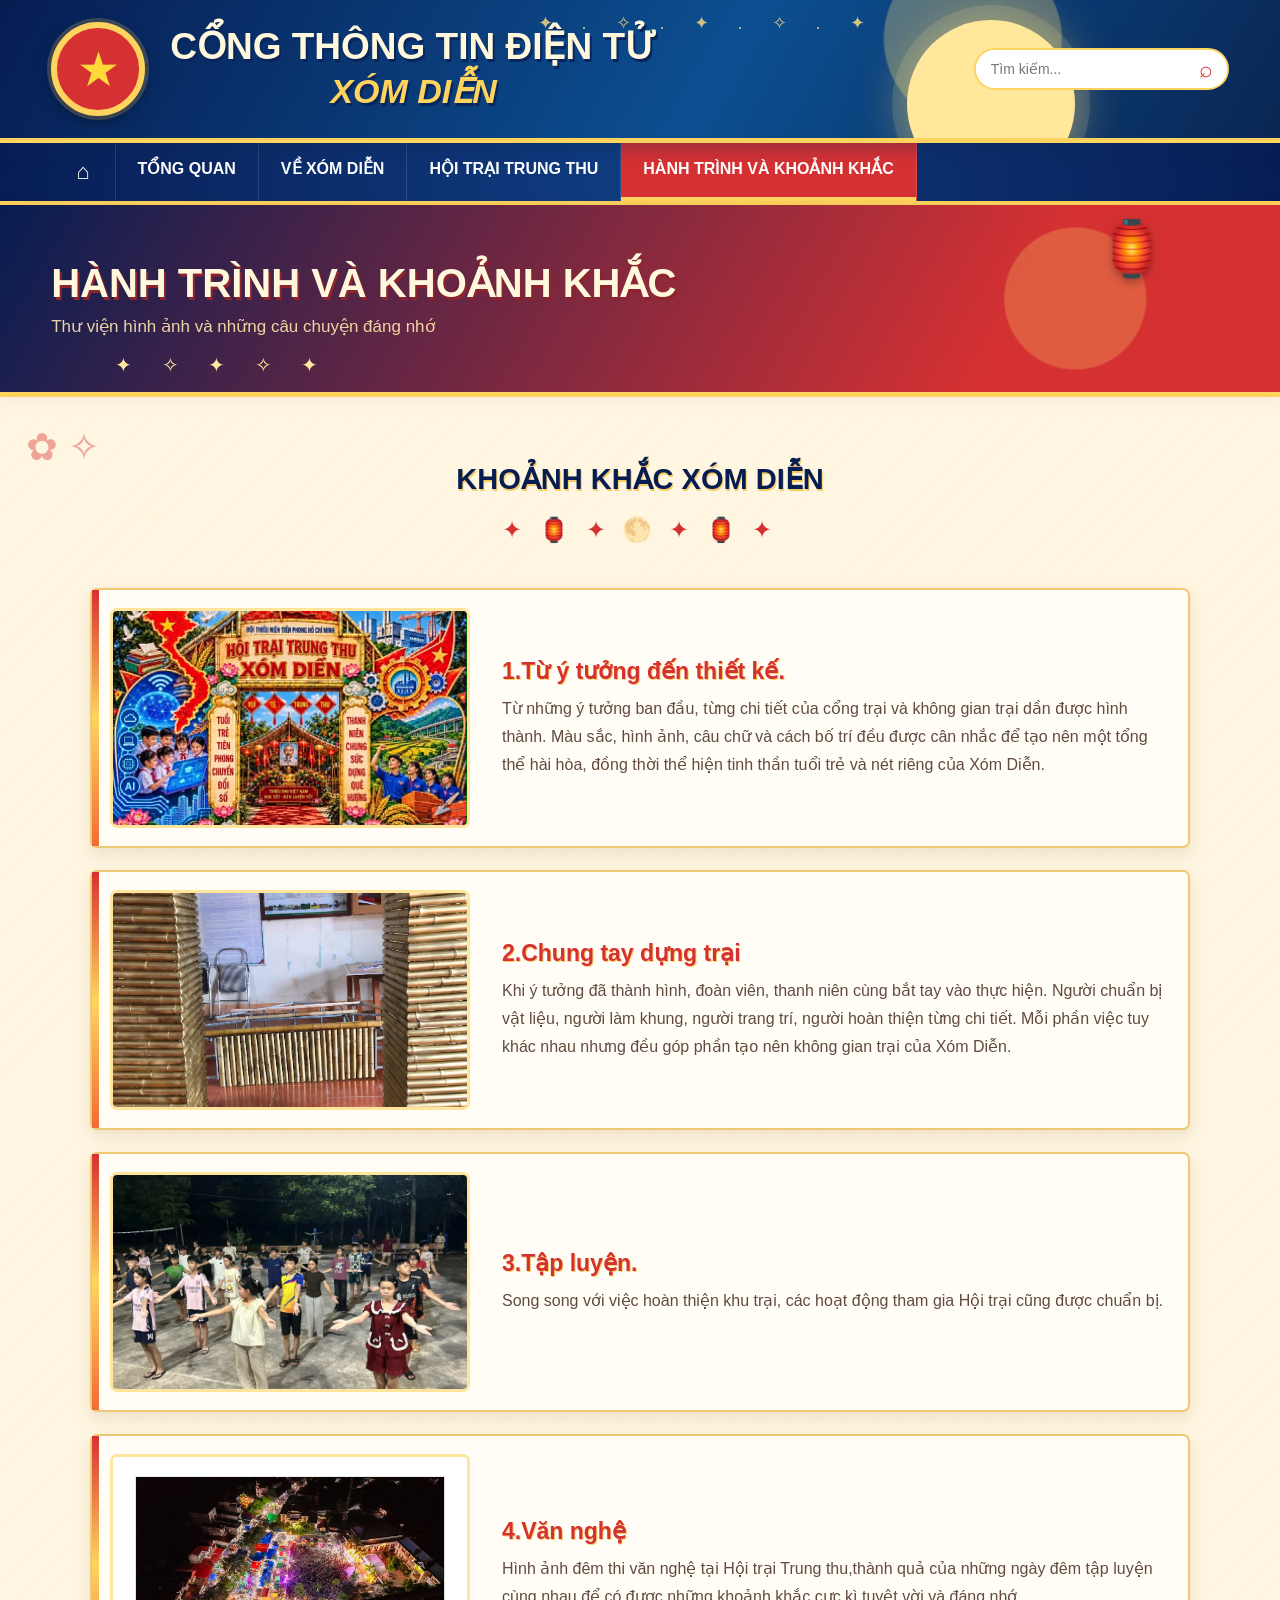
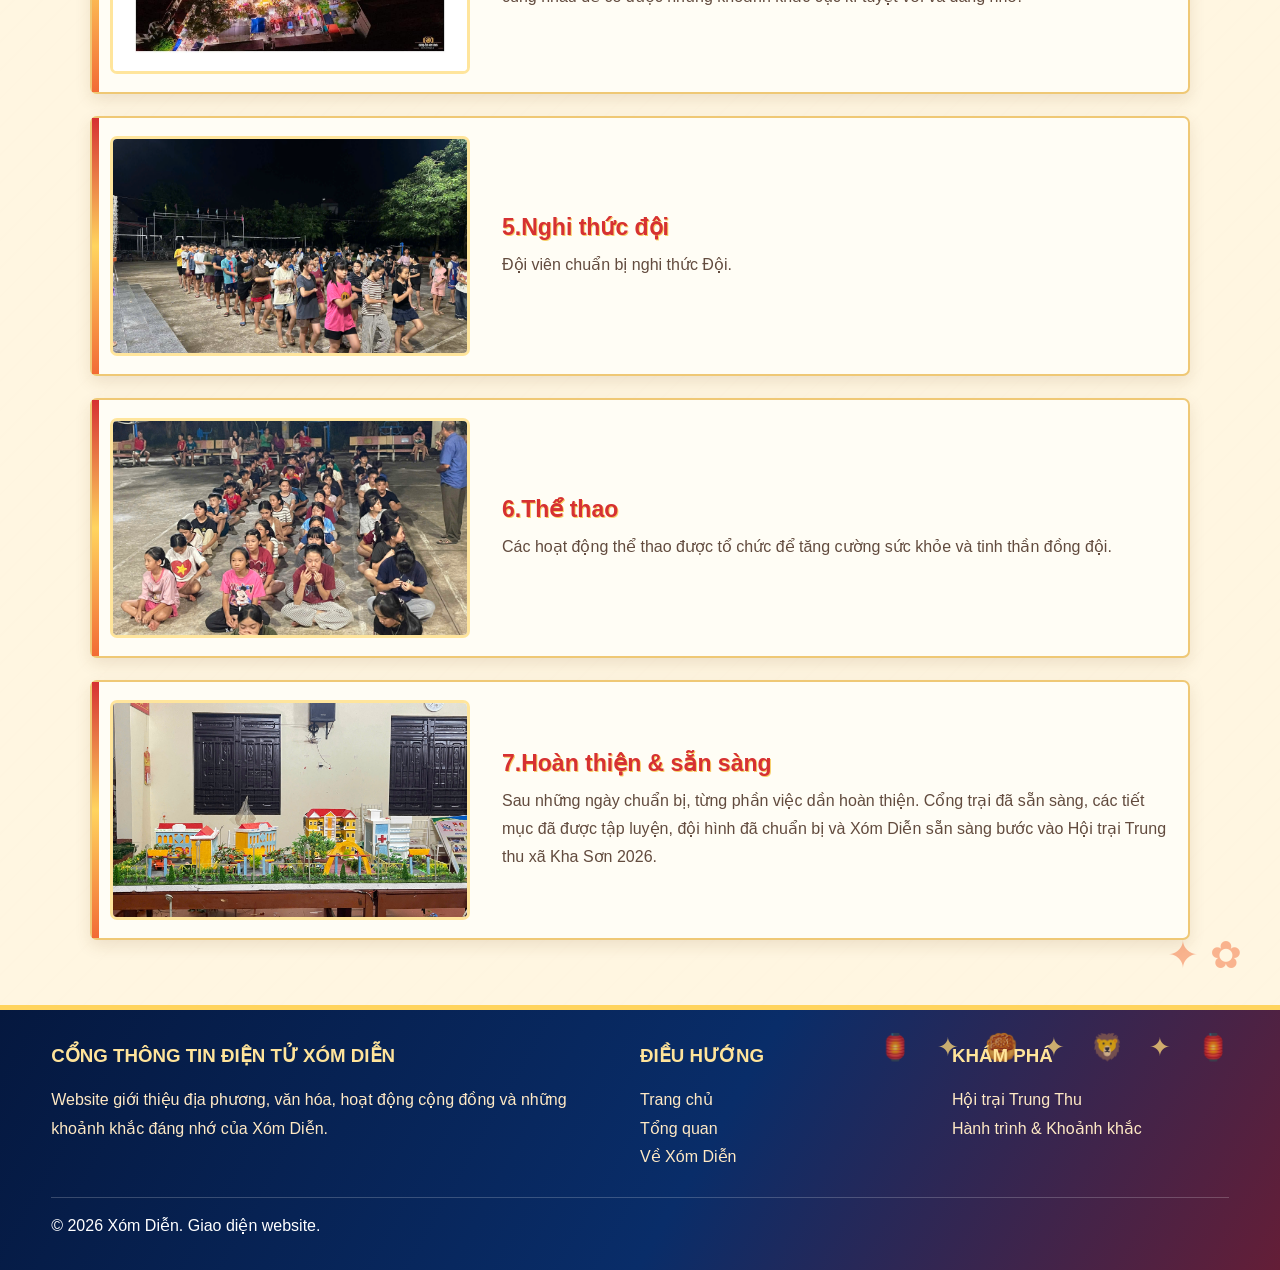
==== commit 57206e48: "update" ====
--- a/hanh-trinh-khoanh-khac.html
+++ b/hanh-trinh-khoanh-khac.html
@@ -23,9 +23,8 @@
   <article class="gallery-item"><img src="images/anh_tap_van_nghe.jpg" alt="Hội trại Trung Thu"><div class="gallery-copy"><h3>3.Tập luyện.</h3><p>Song song với việc hoàn thiện khu trại, các hoạt động tham gia Hội trại cũng được chuẩn bị.</p></div></article>
   <article class="gallery-item"><img src="images/anh_dem_thi_van_nghe.jpg" alt="Hành trình của Xóm Diễn"><div class="gallery-copy"><h3>4.Văn nghệ</h3><p>Hình ảnh đêm thi văn nghệ tại Hội trại Trung thu,thành quả của những ngày đêm tập luyện cùng nhau để có được những khoảnh khắc cực kì tuyệt vời và đáng nhớ.</p></div></article>
   <article class="gallery-item"><img src="images/anh_tap_nghi_thuc.jpg" alt="Văn hóa Xóm Diễn"><div class="gallery-copy"><h3>5.Nghi thức đội</h3><p>Đội viên chuẩn bị nghi thức Đội.</p></div></article>
-  <article class="gallery-item"><img src="images/banner.svg" alt="Không gian Xóm Diễn"><div class="gallery-copy"><h3>6.Thể thao</h3><p>Các hoạt động thể thao được tổ chức để tăng cường sức khỏe và tinh thần đồng đội.</p></div></article>
-  <article class="gallery-item"><img src="images/trung-thu.svg" alt="Niềm vui Trung Thu"><div class="gallery-copy"><h3>7.Hoàn thiện & sẵn sàng</h3><p>Sau những ngày chuẩn bị, từng phần việc dần hoàn thiện. Cổng trại đã sẵn sàng, các tiết mục đã được tập luyện, đội hình đã chuẩn bị và Xóm Diễn sẵn sàng bước vào Hội trại Trung thu xã Kha Sơn 2026.</p></div></article>
-  <article class="gallery-item"><img src="images/about.svg" alt="Con người Xóm Diễn"><div class="gallery-copy"><h3>Con người Xóm Diễn</h3><p>Sự chân thành, đoàn kết và hiếu khách của người dân là phần đẹp nhất trong mỗi hành trình.</p></div></article>
+  <article class="gallery-item"><img src="images/anh_the_thao.jpg" alt="Không gian Xóm Diễn"><div class="gallery-copy"><h3>6.Thể thao</h3><p>Các hoạt động thể thao được tổ chức để tăng cường sức khỏe và tinh thần đồng đội.</p></div></article>
+  <article class="gallery-item"><img src="images/anh_mo_hinh.jpg" alt="Niềm vui Trung Thu"><div class="gallery-copy"><h3>7.Hoàn thiện & sẵn sàng</h3><p>Sau những ngày chuẩn bị, từng phần việc dần hoàn thiện. Cổng trại đã sẵn sàng, các tiết mục đã được tập luyện, đội hình đã chuẩn bị và Xóm Diễn sẵn sàng bước vào Hội trại Trung thu xã Kha Sơn 2026.</p></div></article>
 </div></div></section>
 </main>
 <footer><div class="container footer-grid"><div><h3>CỔNG THÔNG TIN ĐIỆN TỬ XÓM DIỄN</h3><p>Website giới thiệu địa phương, văn hóa, hoạt động cộng đồng và những khoảnh khắc đáng nhớ của Xóm Diễn.</p></div><div><h3>ĐIỀU HƯỚNG</h3><a href="index.html">Trang chủ</a><a href="tong-quan.html">Tổng quan</a><a href="ve-xom-dien.html">Về Xóm Diễn</a></div><div><h3>KHÁM PHÁ</h3><a href="hoi-trai-trung-thu.html">Hội trại Trung Thu</a><a href="hanh-trinh-khoanh-khac.html">Hành trình & Khoảnh khắc</a></div></div><div class="container" style="margin-top:25px;border-top:1px solid rgba(255,255,255,.2);padding-top:18px">© <span data-year></span> Xóm Diễn. Giao diện website.</div></footer>
--- a/css/style.css
+++ b/css/style.css
@@ -35,3 +35,41 @@
 footer{background:#063879;color:#fff;padding:35px 0;margin-top:0}.footer-grid{display:grid;grid-template-columns:2fr 1fr 1fr;gap:35px}.footer-grid h3{margin-top:0}.footer-grid p,.footer-grid a{color:#dce8f7;line-height:1.8;display:block}
 @media(max-width:900px){.header-inner{flex-direction:column;padding:18px 0}.brand h1{font-size:25px}.brand h2{font-size:25px}.logo{width:75px;height:75px;font-size:36px}.search{width:100%}.hero{height:360px}.hero-copy h1{font-size:42px}.cards{grid-template-columns:1fr 1fr}.about-grid{grid-template-columns:1fr}.footer-grid{grid-template-columns:1fr 1fr}}
 @media(max-width:560px){.brand{gap:12px}.brand h1,.brand h2{text-align:left}.hero{height:320px}.hero-copy{padding-right:20px}.hero-copy h1{font-size:34px}.hero-copy p{font-size:17px}.cards,.footer-grid{grid-template-columns:1fr}.gallery-item{grid-template-columns:1fr;gap:18px;padding:14px}.gallery-item img{height:auto;aspect-ratio:16/9}.gallery-copy h3{font-size:20px}.event{grid-template-columns:1fr}.event-date{padding:15px 20px}.schedule>div{grid-template-columns:1fr;gap:4px}.schedule em{font-size:13px}}
+
+/* Colorful Mid-Autumn festival theme */
+:root{--night:#071d52;--night2:#123d86;--festival-red:#d63132;--festival-orange:#f26b35;--festival-yellow:#ffd45e;--festival-cream:#fff4d8;--festival-pink:#ffd2bf}
+body{font-family:Georgia,"Times New Roman",serif;color:#34243b;background-color:var(--festival-cream);background-image:radial-gradient(circle at 12% 18%,rgba(255,212,94,.34) 0 2px,transparent 3px),radial-gradient(circle at 82% 66%,rgba(214,49,50,.2) 0 2px,transparent 3px),repeating-linear-gradient(135deg,rgba(214,49,50,.035) 0 2px,transparent 2px 20px)}
+.festival-header{position:relative;overflow:hidden;background:radial-gradient(circle at 74% 28%,rgba(255,223,125,.28) 0 90px,transparent 92px),linear-gradient(120deg,var(--night),#0c4f91 56%,#092653);border-bottom:5px solid var(--festival-yellow);box-shadow:0 5px 18px rgba(12,37,85,.35)}
+.festival-header:before{content:"✦  .  ✧  .  ✦  .  ✧  .  ✦";position:absolute;top:12px;left:42%;color:rgba(255,223,125,.8);font-size:18px;letter-spacing:12px;white-space:nowrap}.festival-header:after{content:"";position:absolute;right:16%;top:20px;width:168px;height:168px;border-radius:50%;background:#ffe79b;box-shadow:0 0 0 15px rgba(255,231,154,.13),0 0 50px rgba(255,218,100,.5)}
+.header-inner{position:relative;z-index:2}.brand h1,.brand h2{color:#fff8dd;text-shadow:2px 3px 0 #09265c}.brand h2{color:var(--festival-yellow);font-style:italic}.logo{background:var(--festival-red);border-color:var(--festival-yellow);box-shadow:0 0 0 4px rgba(255,212,94,.2),0 5px 15px rgba(0,0,0,.35)}
+.search{border:2px solid var(--festival-yellow);border-radius:24px;background:#fffaf0}.search button{color:var(--festival-red)}
+.header-lantern,.header-cloud{position:absolute;z-index:3;filter:drop-shadow(0 4px 4px rgba(0,0,0,.35));pointer-events:none}.header-lantern{font-size:48px;animation:festival-sway 3s ease-in-out infinite alternate}.header-lantern-left{left:5%;top:14px}.header-lantern-right{right:5%;top:68px;animation-delay:1s}.header-cloud{font-size:54px;color:var(--festival-pink);opacity:.85}.header-cloud-left{left:28%;bottom:5px}.header-cloud-right{right:27%;top:82px}
+.nav{background:linear-gradient(90deg,#071e55,#103c81,#071e55);border-bottom:4px solid var(--festival-yellow);box-shadow:0 4px 12px rgba(7,30,85,.3)}.nav a{font-family:Arial,Helvetica,sans-serif;border-right:1px solid rgba(255,255,255,.13)}.nav a:hover,.nav a.active{background:var(--festival-red);box-shadow:inset 0 -4px 0 var(--festival-yellow)}
+.festival-hero{margin-top:18px;border:5px solid var(--festival-yellow);border-radius:4px;background:#092d69;box-shadow:0 9px 24px rgba(73,38,13,.3)}.festival-hero img{opacity:.5;filter:saturate(1.5) contrast(1.15)}.hero-overlay{background:linear-gradient(90deg,rgba(5,20,65,.92),rgba(8,40,91,.42) 70%,rgba(3,19,55,.55))}.hero-copy h1{color:#fff9dc;text-shadow:3px 4px 0 #a6252d}.hero-copy p{font-style:italic;color:#ffe8ac}.festival-label{display:inline-block;margin-bottom:12px;color:var(--festival-yellow);font:700 15px Arial,Helvetica,sans-serif;letter-spacing:2px}.btn{background:var(--festival-red);border:2px solid var(--festival-yellow);border-radius:25px;box-shadow:0 4px 0 #8e2028}.btn:hover{background:var(--festival-orange)}
+.moon{position:absolute;z-index:1;right:13%;top:35px;width:180px;height:180px;border-radius:50%;background:radial-gradient(circle at 35% 30%,#fffbd2 0 12%,#ffe589 48%,#f4ad39 100%);box-shadow:0 0 0 14px rgba(255,224,117,.13),0 0 45px rgba(255,220,100,.7)}.moon:after{content:"";position:absolute;inset:24px;border-radius:50%;opacity:.32;background:radial-gradient(circle at 25% 30%,#cd9647 0 7px,transparent 8px),radial-gradient(circle at 70% 55%,#cd9647 0 11px,transparent 12px),radial-gradient(circle at 45% 77%,#cd9647 0 6px,transparent 7px)}
+.hero-lantern,.hero-cloud,.hero-stars{position:absolute;z-index:3;pointer-events:none}.hero-lantern{font-size:58px;filter:drop-shadow(0 5px 5px rgba(0,0,0,.4));animation:festival-sway 3s ease-in-out infinite alternate}.hero-lantern-left{left:4%;top:14px}.hero-lantern-right{right:5%;top:82px;animation-delay:1.2s}.hero-cloud{font-size:70px;color:#ffd9c0;text-shadow:0 3px 0 rgba(172,58,66,.35);opacity:.9}.hero-cloud-left{left:36%;bottom:28px}.hero-cloud-right{right:1%;top:175px;font-size:54px}.hero-stars{top:22px;left:28%;color:#ffe99e;font-size:20px;text-shadow:0 0 8px #ffd35b}.hero-frame{position:absolute;z-index:4;inset:10px;border:1px solid rgba(255,231,145,.8);pointer-events:none}
+.section{position:relative;background:rgba(255,248,229,.78)}.section:before,.section:after{position:absolute;pointer-events:none}.section:before{content:"✿  ✧";left:2%;top:28px;color:rgba(214,49,50,.42);font-size:38px}.section:after{content:"✦  ✿";right:3%;bottom:28px;color:rgba(242,107,53,.48);font-size:38px}.section.alt{background:linear-gradient(135deg,rgba(255,231,190,.9),rgba(255,244,216,.9));border-top:2px solid #efbd59;border-bottom:2px solid #efbd59}.title h2{font-family:Georgia,"Times New Roman",serif;color:var(--night);text-shadow:1px 2px 0 #f5cb63}.title p{color:#8e5339;font-style:italic}.festival-icons{display:flex;justify-content:center;gap:30px;margin:-8px 0 22px;font-size:32px;filter:drop-shadow(0 3px 2px rgba(114,55,16,.2))}.about-grid img{border:6px solid #fff;box-shadow:0 8px 22px rgba(96,53,15,.22)}.about-text h3{color:var(--festival-red)}.about-text p{color:#624b3e}
+.card{position:relative;border:2px solid #efc875;border-radius:5px;background:#fffdf5;box-shadow:0 6px 16px rgba(111,63,13,.13)}.card:before{content:"✦";position:absolute;right:12px;top:8px;color:var(--festival-orange);font-size:22px;z-index:1}.card:hover{box-shadow:0 14px 28px rgba(111,63,13,.24)}.card img{border-bottom:4px solid var(--festival-orange)}.card h3{color:var(--festival-red)}.card p{color:#685644}.page-head{background:linear-gradient(120deg,var(--night),var(--festival-red));border-bottom:4px solid var(--festival-yellow)}footer{background:var(--night);border-top:5px solid var(--festival-yellow)}
+@keyframes festival-sway{from{transform:rotate(-4deg)}to{transform:rotate(4deg)}}
+@media(max-width:900px){.festival-header:after{right:5%;width:120px;height:120px}.header-lantern{font-size:38px}.header-cloud{font-size:40px}.header-cloud-left{left:42%}.moon{right:8%;width:145px;height:145px}.hero-stars{left:34%;font-size:15px}}
+@media(max-width:560px){.festival-header:before{left:34%;font-size:12px;letter-spacing:5px}.festival-header:after{right:-35px;top:35px;width:120px;height:120px}.header-lantern-left{left:1%;top:8px}.header-lantern-right{right:1%;top:105px}.header-cloud{display:none}.festival-label{font-size:11px;letter-spacing:1px}.moon{right:-28px;top:38px;width:130px;height:130px}.hero-lantern{font-size:38px}.hero-lantern-left{left:2%;top:8px}.hero-lantern-right{right:1%;top:125px}.hero-cloud{font-size:46px}.hero-cloud-left{left:20%;bottom:22px}.hero-cloud-right{display:none}.hero-stars{left:31%;top:18px;font-size:12px}.hero-frame{inset:7px}.festival-icons{gap:13px;font-size:24px}.section:before,.section:after{font-size:25px}.brand h1,.brand h2{text-shadow:1px 2px 0 #09265c}}
+
+/* Extend the festival details to every subpage */
+.header{position:relative;overflow:hidden;background:radial-gradient(circle at 76% 28%,rgba(255,223,125,.3) 0 88px,transparent 90px),linear-gradient(120deg,var(--night),#0c4f91 56%,#092653);border-bottom:5px solid var(--festival-yellow);box-shadow:0 5px 18px rgba(12,37,85,.35)}
+.header:before{content:"✦  .  ✧  .  ✦  .  ✧  .  ✦";position:absolute;top:12px;left:42%;color:rgba(255,223,125,.8);font-size:18px;letter-spacing:12px;white-space:nowrap;pointer-events:none}.header:after{content:"";position:absolute;right:16%;top:20px;width:168px;height:168px;border-radius:50%;background:#ffe79b;box-shadow:0 0 0 15px rgba(255,231,154,.13),0 0 50px rgba(255,218,100,.5);pointer-events:none}
+.page-head{position:relative;overflow:hidden;background:radial-gradient(circle at 84% 50%,rgba(255,220,106,.25) 0 70px,transparent 72px),linear-gradient(120deg,var(--night),var(--festival-red) 78%);border-bottom:5px solid var(--festival-yellow);box-shadow:0 5px 15px rgba(70,29,20,.2)}.page-head:before{content:"🏮";position:absolute;right:9%;top:12px;font-size:54px;filter:drop-shadow(0 4px 4px rgba(0,0,0,.3));animation:festival-sway 3s ease-in-out infinite alternate}.page-head:after{content:"✦  ✧  ✦  ✧  ✦";position:absolute;left:9%;bottom:15px;color:#ffe99e;font-size:20px;letter-spacing:12px}.page-head .container{position:relative;z-index:1}.page-head h1{color:#fff8dd;text-shadow:2px 3px 0 #8d232d}.page-head p{color:#ffe8ae}
+.article{position:relative;padding:52px 0}.article:before{content:"✿";position:absolute;left:-8%;top:40px;color:rgba(214,49,50,.35);font-size:64px}.article:after{content:"🥮";position:absolute;right:-7%;bottom:55px;font-size:54px;filter:drop-shadow(0 4px 3px rgba(100,50,20,.2))}.article>img{border:6px solid #fff7e4;box-shadow:0 9px 22px rgba(96,53,15,.22);filter:saturate(1.15)}.article h2{position:relative;padding-left:42px;color:var(--festival-red);text-shadow:1px 1px 0 #f7cf67}.article h2:before{content:"🏮";position:absolute;left:0;top:-5px;font-size:27px}.article p{color:#624b3e}
+.timeline{position:relative}.timeline:before{content:"";position:absolute;left:88px;top:0;bottom:0;border-left:3px dotted #efbd59;opacity:.7}.event{position:relative;border:2px solid #efc875;border-radius:7px;background:#fffdf5;box-shadow:0 6px 16px rgba(111,63,13,.12)}.event:after{content:"✦";position:absolute;right:14px;top:10px;color:var(--festival-orange);font-size:20px}.event-date{background:linear-gradient(145deg,var(--festival-red),var(--festival-orange));border-right:3px solid var(--festival-yellow);text-shadow:1px 1px 0 #8e2028}.event-body h3{color:var(--festival-red)}.schedule{border-top:1px solid #f0d9a1}.schedule>div{border-bottom:1px dashed #efd49a}.schedule strong{color:var(--festival-red)}
+.gallery{position:relative}.gallery:before{content:"✦  🏮  ✦  🌕  ✦  🏮  ✦";display:block;text-align:center;margin:-18px 0 22px;color:var(--festival-red);font-size:24px;letter-spacing:5px}.gallery-item{position:relative;border:2px solid #efc875;border-radius:7px;background:#fffdf5;box-shadow:0 6px 16px rgba(111,63,13,.12)}.gallery-item:before{content:"";position:absolute;left:0;top:0;bottom:0;width:7px;background:linear-gradient(var(--festival-red),var(--festival-yellow),var(--festival-orange))}.gallery-item img{border:3px solid #ffe5a4;filter:saturate(1.12)}.gallery-copy h3{color:var(--festival-red);text-shadow:1px 1px 0 #f7cf67}.gallery-copy p{color:#624b3e}
+footer{position:relative;overflow:hidden;background:linear-gradient(120deg,#05183f,#092d69 55%,#641e37);border-top:5px solid var(--festival-yellow)}footer:before{content:"🏮　✦　🥮　✦　🦁　✦　🏮";position:absolute;right:4%;top:20px;color:#ffd978;font-size:26px;opacity:.75}footer .container{position:relative;z-index:1}.footer-grid h3{color:#ffe49a}.footer-grid p,.footer-grid a{color:#ffe9c4}
+@media(max-width:900px){.header:after{right:5%;width:120px;height:120px}.page-head:before{right:4%;font-size:42px}.article:before{left:0}.article:after{right:0}.timeline:before{left:88px}}
+@media(max-width:560px){.header:before{left:34%;font-size:12px;letter-spacing:5px}.header:after{right:-35px;top:35px;width:120px;height:120px}.page-head:after{left:5%;font-size:14px;letter-spacing:5px}.page-head:before{right:3%;font-size:35px}.article{padding:38px 0}.article:before,.article:after{display:none}.article h2{padding-left:35px;font-size:24px}.article h2:before{font-size:23px}.gallery:before{font-size:16px;letter-spacing:1px}.timeline:before{display:none}.event:after{font-size:16px}footer:before{font-size:18px;right:2%;top:12px}.footer-grid{position:relative}}
+
+/* Stable Vietnamese typography and clear text layering */
+body,button,input,textarea,select{font-family:"Segoe UI",Arial,Helvetica,sans-serif;-webkit-font-smoothing:antialiased;text-rendering:optimizeLegibility}
+.brand h1,.brand h2,.hero-copy h1,.title h2,.page-head h1{font-family:"Segoe UI",Arial,Helvetica,sans-serif;font-weight:800;letter-spacing:0}
+.hero-overlay{z-index:4}.hero-copy{position:relative;z-index:5;max-width:52%}.hero-copy p{max-width:470px}.hero-lantern,.hero-cloud,.hero-stars{z-index:2}.hero-frame{z-index:6}
+.header-lantern,.header-cloud,.festival-icons,.page-head:before,.article:after,footer:before{font-family:"Segoe UI Emoji","Segoe UI Symbol","Segoe UI",Arial,sans-serif}
+.page-head h1,.article h2,.gallery-copy h3,.event-body h3{overflow-wrap:anywhere}
+@media(max-width:900px){.hero-copy{max-width:58%}.hero-copy p{max-width:360px}.brand h1,.brand h2{line-height:1.12}}
+@media(max-width:560px){.hero-copy{max-width:82%}.hero-copy p{max-width:270px}.hero-copy h1{line-height:1.05}.brand h1,.brand h2{line-height:1.15}}
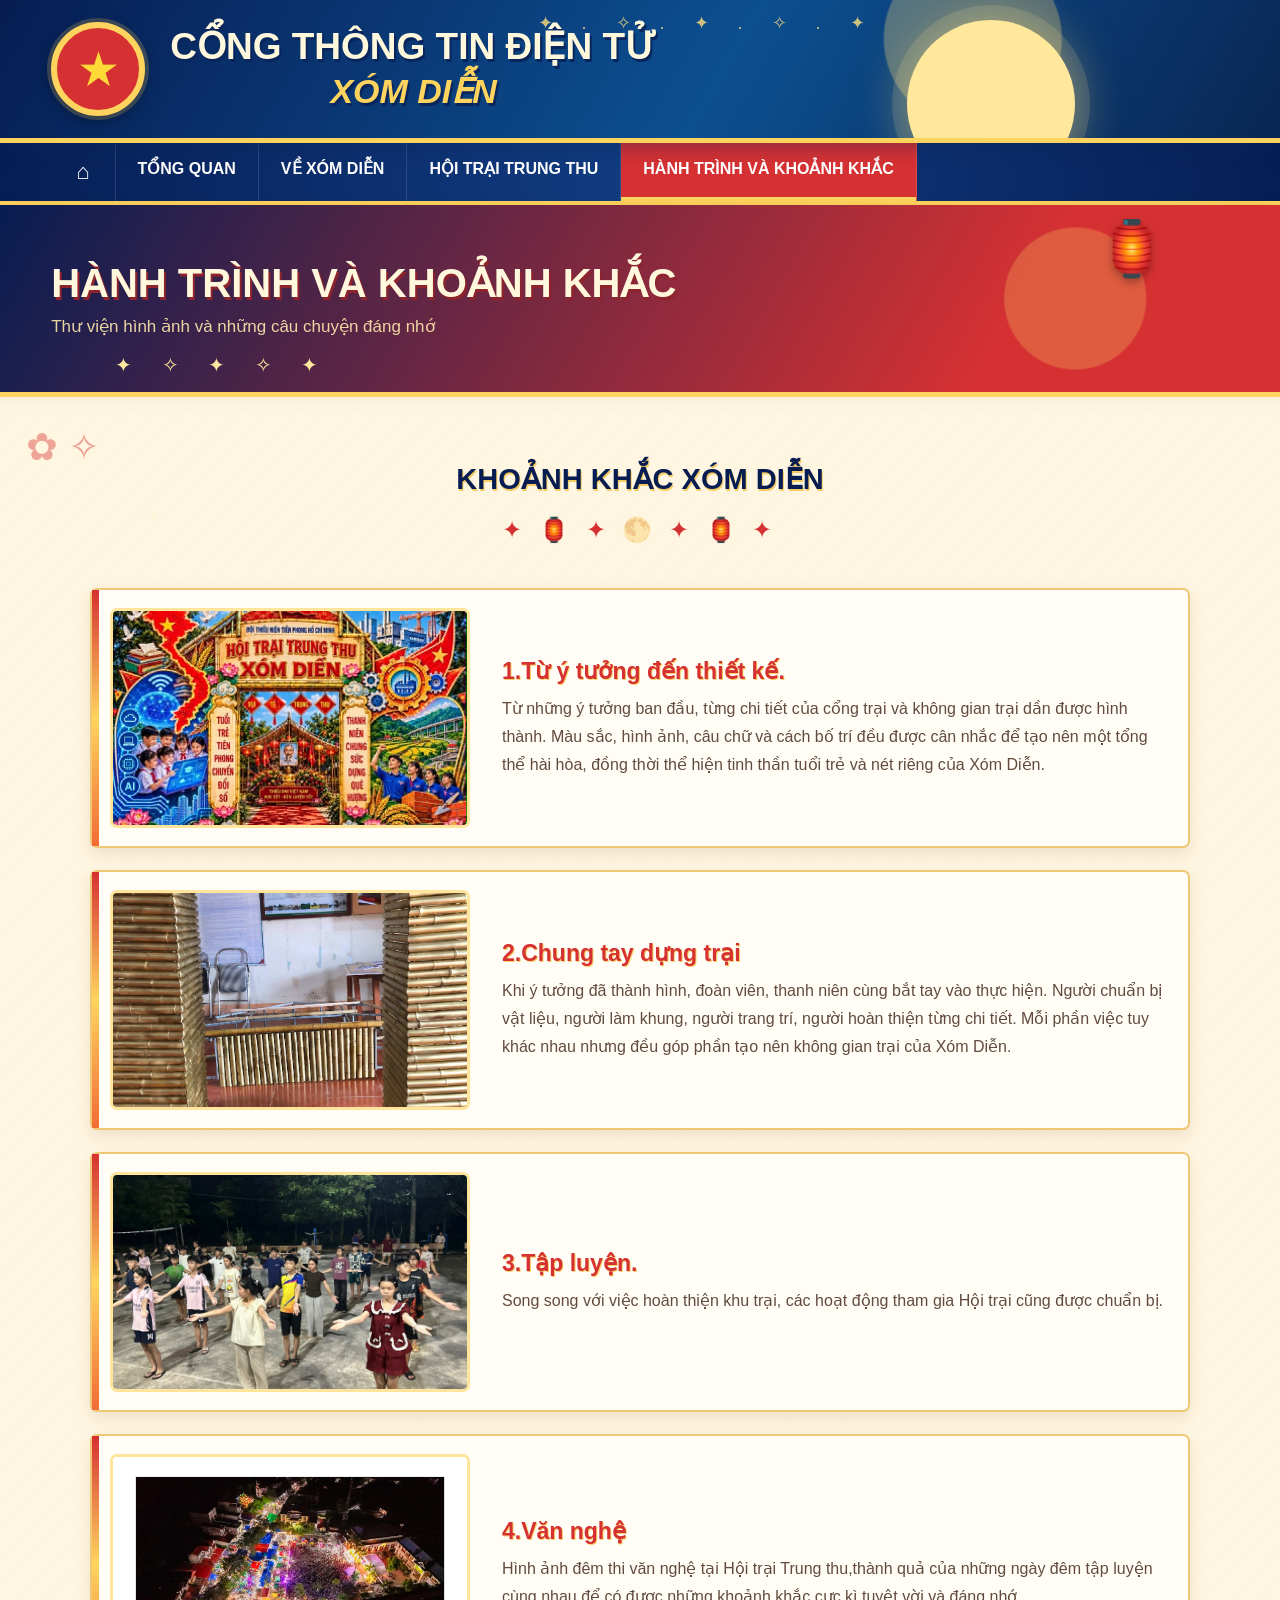
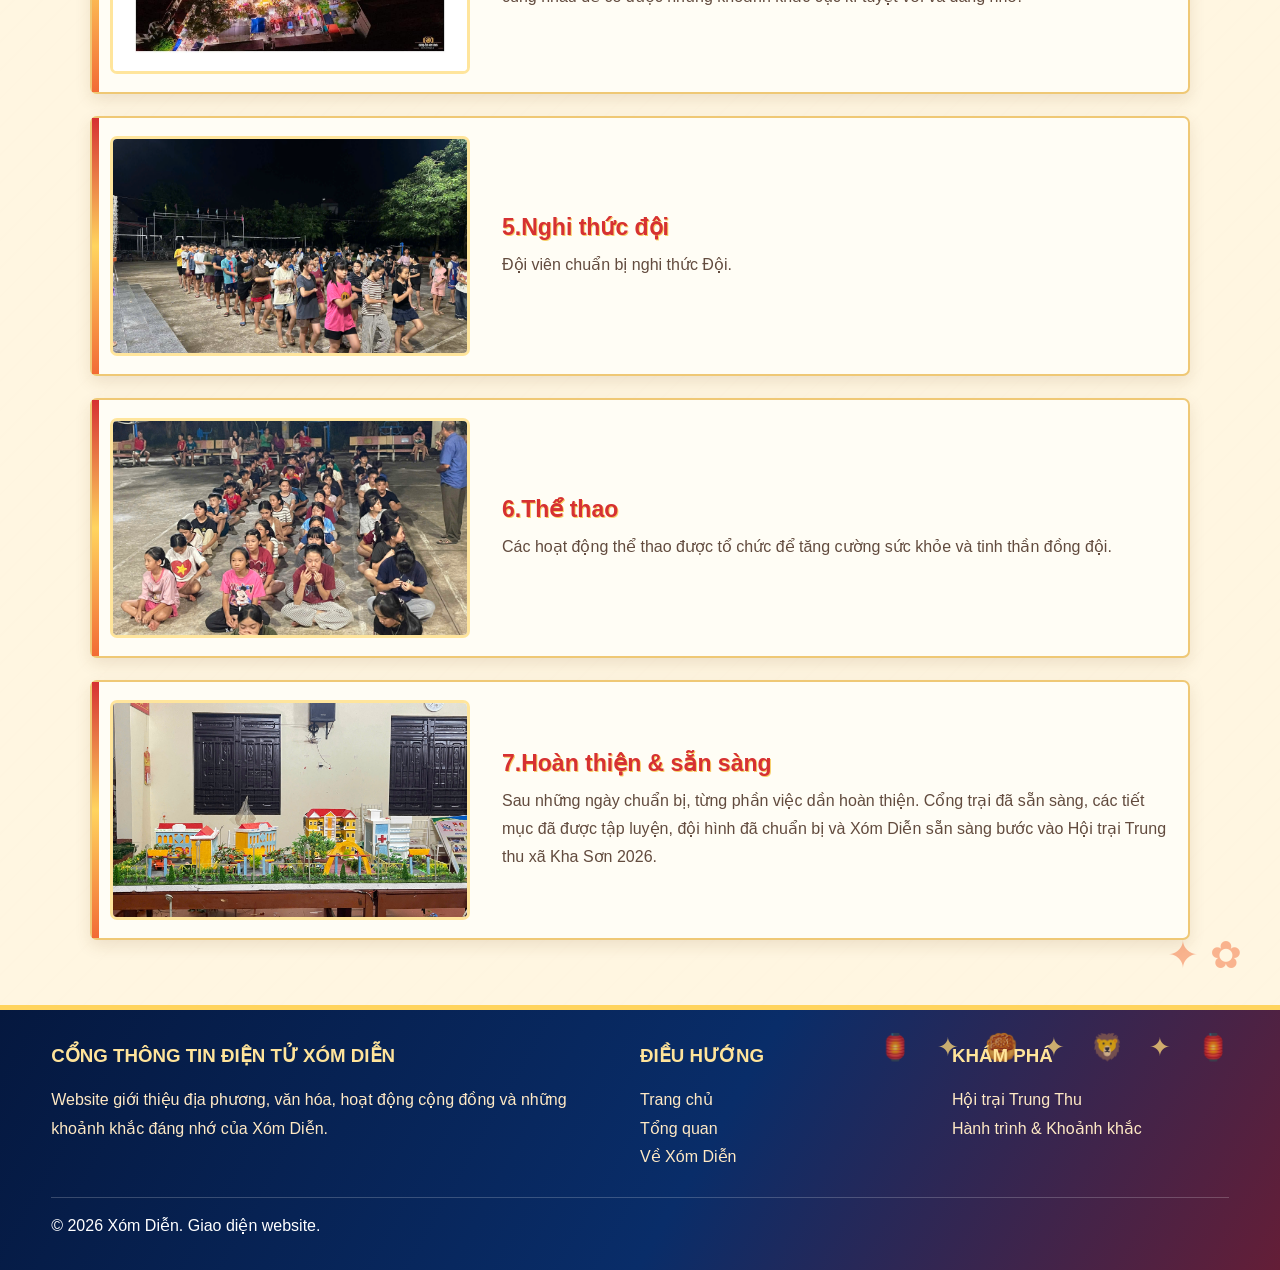
==== commit 061204a0: "update" ====
--- a/hanh-trinh-khoanh-khac.html
+++ b/hanh-trinh-khoanh-khac.html
@@ -6,7 +6,6 @@
       <div class="logo">★</div>
       <div><h1>CỔNG THÔNG TIN ĐIỆN TỬ</h1><h2>XÓM DIỄN</h2></div>
     </a>
-    <div class="search"><input placeholder="Tìm kiếm..."><button>⌕</button></div>
   </div>
 </header>
 <nav class="nav"><div class="container nav-inner">
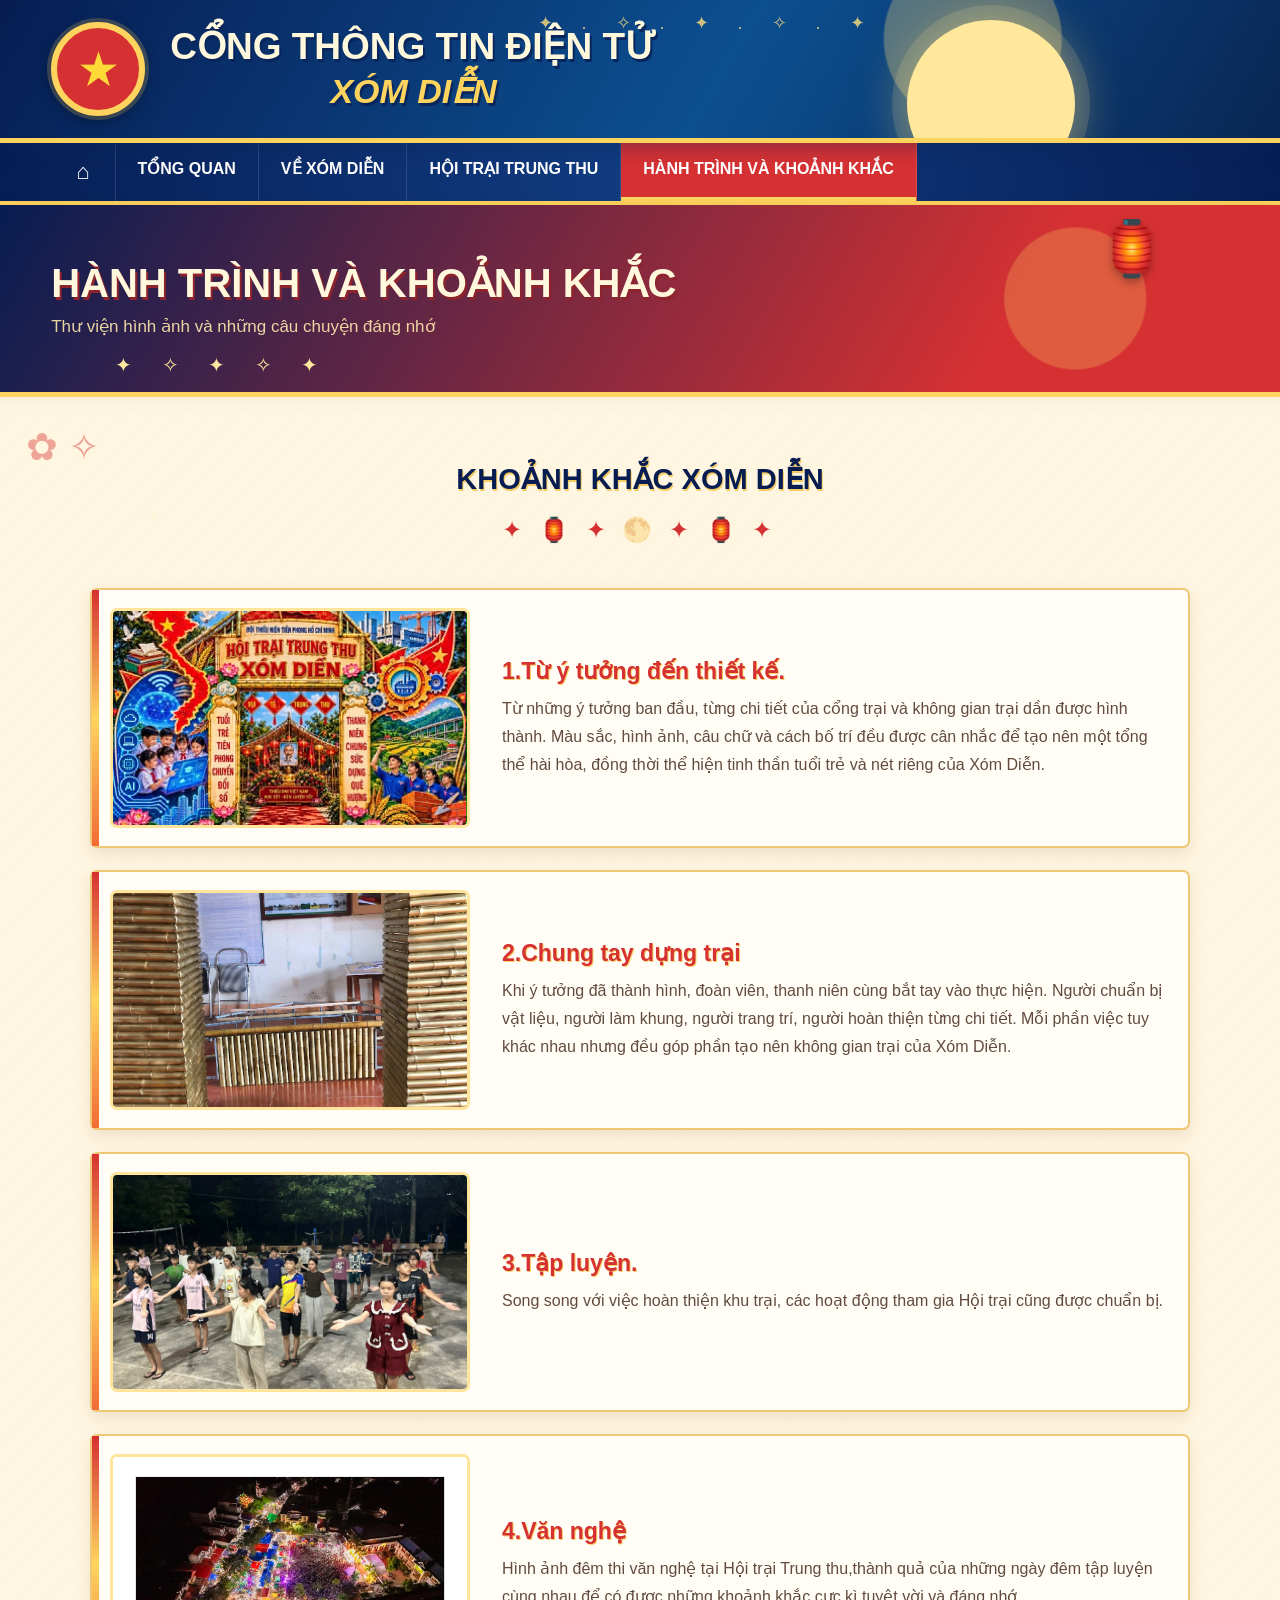
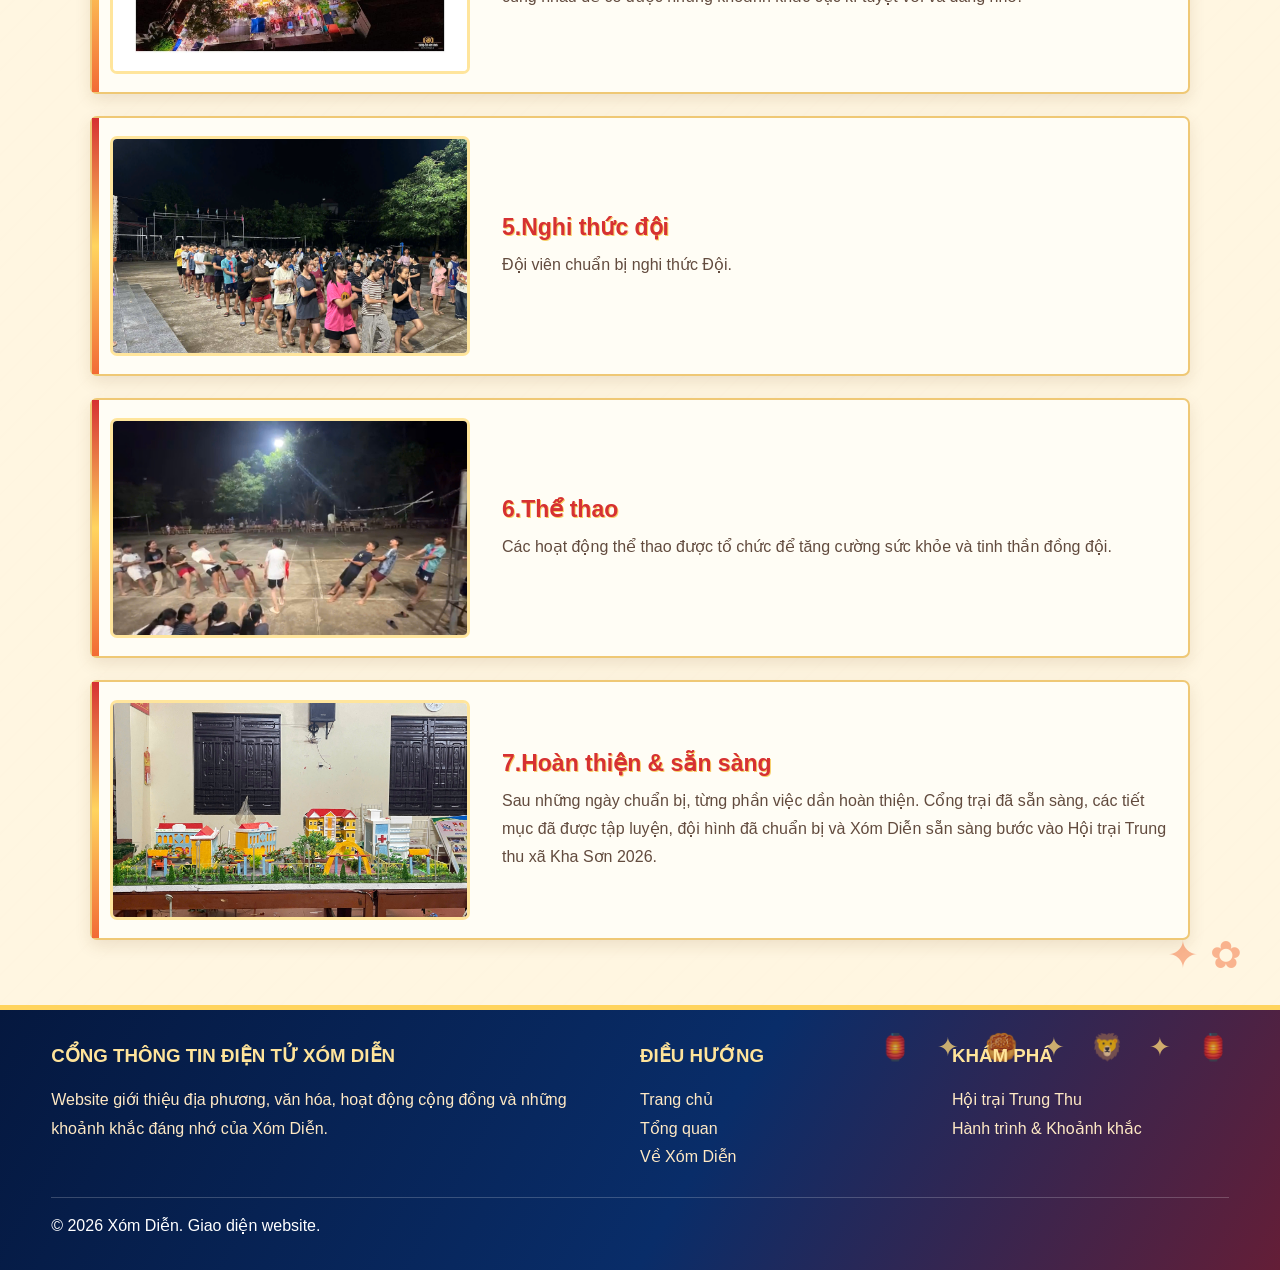
==== commit 9550414b: "update" ====
--- a/hanh-trinh-khoanh-khac.html
+++ b/hanh-trinh-khoanh-khac.html
@@ -22,7 +22,7 @@
   <article class="gallery-item"><img src="images/anh_tap_van_nghe.jpg" alt="Hội trại Trung Thu"><div class="gallery-copy"><h3>3.Tập luyện.</h3><p>Song song với việc hoàn thiện khu trại, các hoạt động tham gia Hội trại cũng được chuẩn bị.</p></div></article>
   <article class="gallery-item"><img src="images/anh_dem_thi_van_nghe.jpg" alt="Hành trình của Xóm Diễn"><div class="gallery-copy"><h3>4.Văn nghệ</h3><p>Hình ảnh đêm thi văn nghệ tại Hội trại Trung thu,thành quả của những ngày đêm tập luyện cùng nhau để có được những khoảnh khắc cực kì tuyệt vời và đáng nhớ.</p></div></article>
   <article class="gallery-item"><img src="images/anh_tap_nghi_thuc.jpg" alt="Văn hóa Xóm Diễn"><div class="gallery-copy"><h3>5.Nghi thức đội</h3><p>Đội viên chuẩn bị nghi thức Đội.</p></div></article>
-  <article class="gallery-item"><img src="images/anh_the_thao.jpg" alt="Không gian Xóm Diễn"><div class="gallery-copy"><h3>6.Thể thao</h3><p>Các hoạt động thể thao được tổ chức để tăng cường sức khỏe và tinh thần đồng đội.</p></div></article>
+  <article class="gallery-item"><img src="images/anh_keo_co.jpg" alt="Không gian Xóm Diễn"><div class="gallery-copy"><h3>6.Thể thao</h3><p>Các hoạt động thể thao được tổ chức để tăng cường sức khỏe và tinh thần đồng đội.</p></div></article>
   <article class="gallery-item"><img src="images/anh_mo_hinh.jpg" alt="Niềm vui Trung Thu"><div class="gallery-copy"><h3>7.Hoàn thiện & sẵn sàng</h3><p>Sau những ngày chuẩn bị, từng phần việc dần hoàn thiện. Cổng trại đã sẵn sàng, các tiết mục đã được tập luyện, đội hình đã chuẩn bị và Xóm Diễn sẵn sàng bước vào Hội trại Trung thu xã Kha Sơn 2026.</p></div></article>
 </div></div></section>
 </main>
